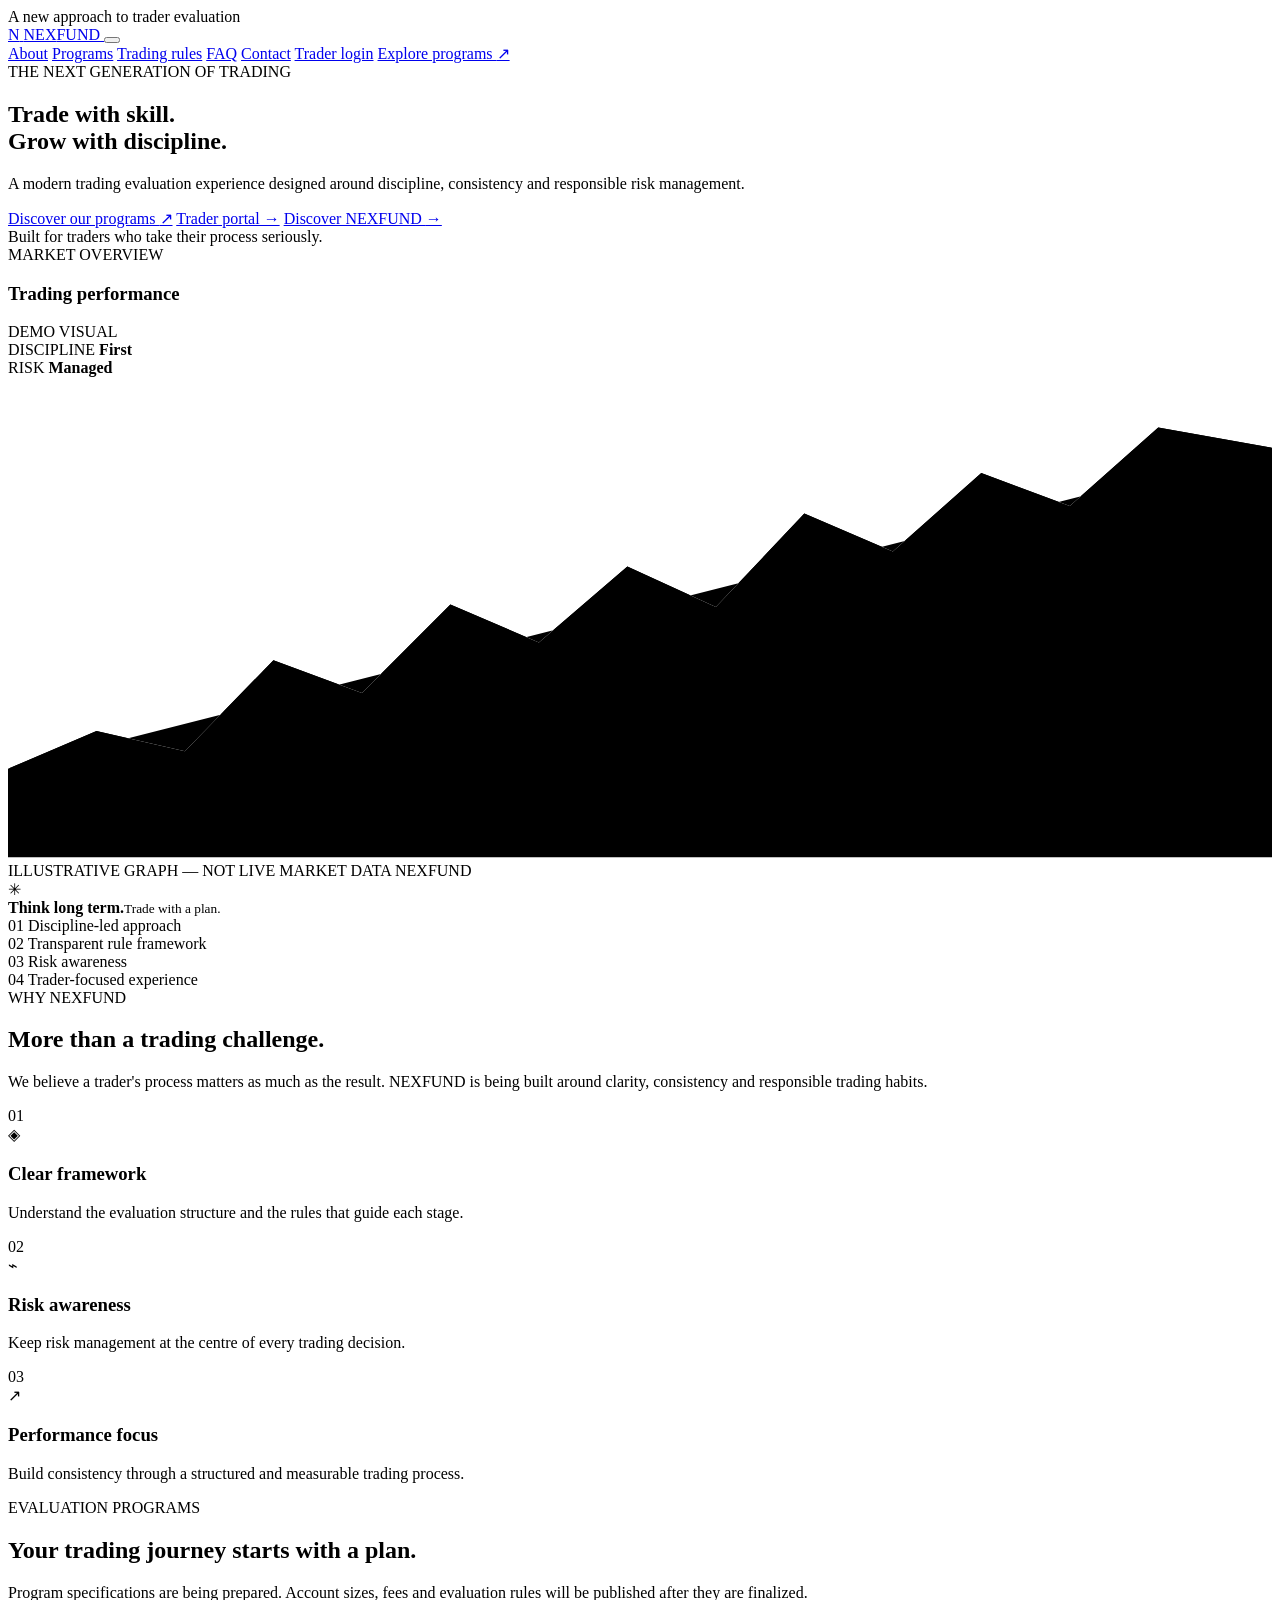
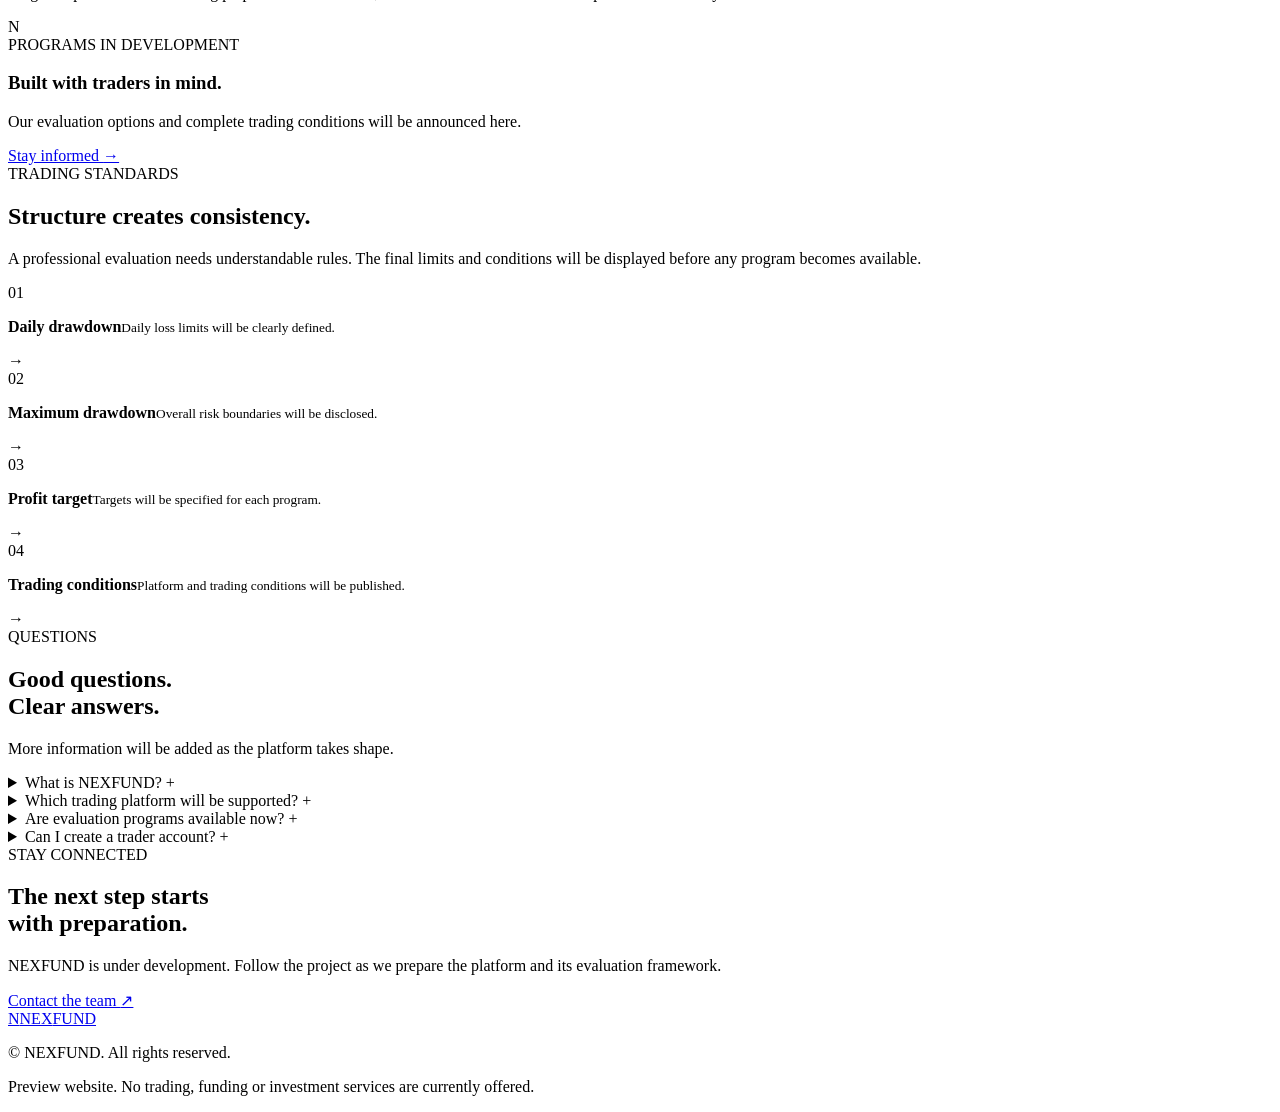
==== public/index.html @ f333bec2 "Add NEXFUND trader portal frontend" ====
<!DOCTYPE html>
<html lang="en">
<head>
  <meta charset="UTF-8">
  <meta name="viewport" content="width=device-width, initial-scale=1.0">
  <meta name="theme-color" content="#080d18">
  <meta name="description" content="NEXFUND — A modern trading evaluation platform built for disciplined traders.">
  <title>NEXFUND | Trade With Purpose</title>
  <link rel="preconnect" href="https://fonts.googleapis.com">
  <link rel="preconnect" href="https://fonts.gstatic.com" crossorigin>
  <link href="https://fonts.googleapis.com/css2?family=DM+Sans:wght@400;500;600;700&family=Space+Grotesk:wght@400;500;600;700&display=swap" rel="stylesheet">
  <link rel="stylesheet" href="styles.css">
  <script src="script.js" defer></script>
</head>
<body>
  <div class="announcement">
    <span class="status-dot"></span>
    A new approach to trader evaluation
  </div>

  <header class="site-header">
    <a class="brand" href="#home" aria-label="NEXFUND home">
      <span class="brand-mark">N</span>
      <span>NEX<span>FUND</span></span>
    </a>

    <button class="menu-toggle" id="menuToggle" aria-label="Open navigation" aria-expanded="false">
      <span></span><span></span><span></span>
    </button>

    <nav class="navigation" id="navigation">
      <a href="#about">About</a>
      <a href="#programs">Programs</a>
      <a href="#rules">Trading rules</a>
      <a href="#faq">FAQ</a>
      <a class="nav-login" href="#contact">Contact</a>
      <a class="nav-login" href="/app/">Trader login</a>
      <a class="button button-small" href="#programs">Explore programs <span>↗</span></a>
    </nav>
  </header>

  <main>
    <section class="hero section-container" id="home">
      <div class="hero-copy">
        <div class="eyebrow"><span></span> THE NEXT GENERATION OF TRADING</div>
        <h1>Trade with skill.<br><span>Grow with discipline.</span></h1>
        <p class="hero-description">
          A modern trading evaluation experience designed around
          discipline, consistency and responsible risk management.
        </p>
        <div class="hero-actions">
          <a class="button" href="#programs">Discover our programs <span>↗</span></a>
          <a class="text-link" href="/app/">Trader portal →</a>
          <a class="text-link" href="#about">Discover NEXFUND <span>→</span></a>
        </div>
        <div class="hero-note">
          <span class="status-dot"></span>
          Built for traders who take their process seriously.
        </div>
      </div>

      <div class="hero-visual">
        <div class="visual-glow"></div>
        <div class="chart-card">
          <div class="chart-top">
            <div>
              <span class="muted-label">MARKET OVERVIEW</span>
              <h3>Trading performance</h3>
            </div>
            <span class="live-tag"><i></i> DEMO VISUAL</span>
          </div>
          <div class="chart-stats">
            <div>
              <span class="muted-label">DISCIPLINE</span>
              <strong>First</strong>
            </div>
            <div>
              <span class="muted-label">RISK</span>
              <strong>Managed</strong>
            </div>
          </div>
          <div class="chart">
            <div class="chart-grid"></div>
            <svg viewBox="0 0 500 190" preserveAspectRatio="none" role="img" aria-label="Illustrative upward trading chart">
              <defs>
                <linearGradient id="chartFill" x1="0" x2="0" y1="0" y2="1">
                  <stop offset="0%" stop-color="#a8f36b" stop-opacity=".28"/>
                  <stop offset="100%" stop-color="#a8f36b" stop-opacity="0"/>
                </linearGradient>
              </defs>
              <path class="chart-area" d="M0 155 L35 140 L70 148 L105 112 L140 125 L175 90 L210 105 L245 75 L280 91 L315 54 L350 69 L385 38 L420 51 L455 20 L500 28 L500 190 L0 190 Z"/>
              <path class="chart-line" d="M0 155 L35 140 L70 148 L105 112 L140 125 L175 90 L210 105 L245 75 L280 91 L315 54 L350 69 L385 38 L420 51 L455 20 L500 28"/>
            </svg>
          </div>
          <div class="chart-bottom">
            <span>ILLUSTRATIVE GRAPH — NOT LIVE MARKET DATA</span>
            <span>NEXFUND</span>
          </div>
        </div>
        <div class="floating-label">
          <span class="floating-icon">✳</span>
          <div><strong>Think long term.</strong><small>Trade with a plan.</small></div>
        </div>
      </div>
    </section>

    <section class="trust-strip">
      <div><span>01</span> Discipline-led approach</div>
      <div><span>02</span> Transparent rule framework</div>
      <div><span>03</span> Risk awareness</div>
      <div><span>04</span> Trader-focused experience</div>
    </section>

    <section class="content-section section-container" id="about">
      <div class="section-heading">
        <div class="eyebrow"><span></span> WHY NEXFUND</div>
        <h2>More than a trading challenge.</h2>
        <p>We believe a trader's process matters as much as the result. NEXFUND is being built around clarity, consistency and responsible trading habits.</p>
      </div>
      <div class="feature-grid">
        <article class="feature-card">
          <span class="feature-number">01</span>
          <div class="feature-icon">◈</div>
          <h3>Clear framework</h3>
          <p>Understand the evaluation structure and the rules that guide each stage.</p>
        </article>
        <article class="feature-card">
          <span class="feature-number">02</span>
          <div class="feature-icon">⌁</div>
          <h3>Risk awareness</h3>
          <p>Keep risk management at the centre of every trading decision.</p>
        </article>
        <article class="feature-card">
          <span class="feature-number">03</span>
          <div class="feature-icon">↗</div>
          <h3>Performance focus</h3>
          <p>Build consistency through a structured and measurable trading process.</p>
        </article>
      </div>
    </section>

    <section class="program-section" id="programs">
      <div class="section-container">
        <div class="section-heading centered">
          <div class="eyebrow"><span></span> EVALUATION PROGRAMS</div>
          <h2>Your trading journey starts with a plan.</h2>
          <p>Program specifications are being prepared. Account sizes, fees and evaluation rules will be published after they are finalized.</p>
        </div>
        <div class="program-placeholder">
          <div class="program-symbol">N</div>
          <div>
            <span class="coming-label">PROGRAMS IN DEVELOPMENT</span>
            <h3>Built with traders in mind.</h3>
            <p>Our evaluation options and complete trading conditions will be announced here.</p>
          </div>
          <a class="button button-outline" href="#contact">Stay informed <span>→</span></a>
        </div>
      </div>
    </section>

    <section class="content-section section-container" id="rules">
      <div class="rules-layout">
        <div class="section-heading">
          <div class="eyebrow"><span></span> TRADING STANDARDS</div>
          <h2>Structure creates consistency.</h2>
          <p>A professional evaluation needs understandable rules. The final limits and conditions will be displayed before any program becomes available.</p>
        </div>
        <div class="rules-list">
          <div><span>01</span><p><strong>Daily drawdown</strong><small>Daily loss limits will be clearly defined.</small></p><b>→</b></div>
          <div><span>02</span><p><strong>Maximum drawdown</strong><small>Overall risk boundaries will be disclosed.</small></p><b>→</b></div>
          <div><span>03</span><p><strong>Profit target</strong><small>Targets will be specified for each program.</small></p><b>→</b></div>
          <div><span>04</span><p><strong>Trading conditions</strong><small>Platform and trading conditions will be published.</small></p><b>→</b></div>
        </div>
      </div>
    </section>

    <section class="faq-section" id="faq">
      <div class="section-container faq-layout">
        <div class="section-heading">
          <div class="eyebrow"><span></span> QUESTIONS</div>
          <h2>Good questions.<br>Clear answers.</h2>
          <p>More information will be added as the platform takes shape.</p>
        </div>
        <div class="faq-list">
          <details>
            <summary>What is NEXFUND? <span>+</span></summary>
            <p>NEXFUND is being developed as a proprietary trading evaluation platform. It is not a retail brokerage service.</p>
          </details>
          <details>
            <summary>Which trading platform will be supported? <span>+</span></summary>
            <p>MetaTrader 5 is the planned trading platform. The live integration is not active yet.</p>
          </details>
          <details>
            <summary>Are evaluation programs available now? <span>+</span></summary>
            <p>No. Program details and availability will be announced once the platform and its operating requirements are ready.</p>
          </details>
          <details>
            <summary>Can I create a trader account? <span>+</span></summary>
            <p>Account registration is not active in this preview version. It will be introduced after the secure backend is implemented.</p>
          </details>
        </div>
      </div>
    </section>

    <section class="contact-section section-container" id="contact">
      <div class="contact-card">
        <div>
          <div class="eyebrow"><span></span> STAY CONNECTED</div>
          <h2>The next step starts<br>with preparation.</h2>
          <p>NEXFUND is under development. Follow the project as we prepare the platform and its evaluation framework.</p>
        </div>
        <a class="button" href="mailto:contact@nexfund.example">Contact the team <span>↗</span></a>
      </div>
    </section>
  </main>

  <footer class="site-footer">
    <a class="brand" href="#home"><span class="brand-mark">N</span><span>NEX<span>FUND</span></span></a>
    <p>© <span id="year"></span> NEXFUND. All rights reserved.</p>
    <p class="footer-note">Preview website. No trading, funding or investment services are currently offered.</p>
  </footer>
</body>
              </html>
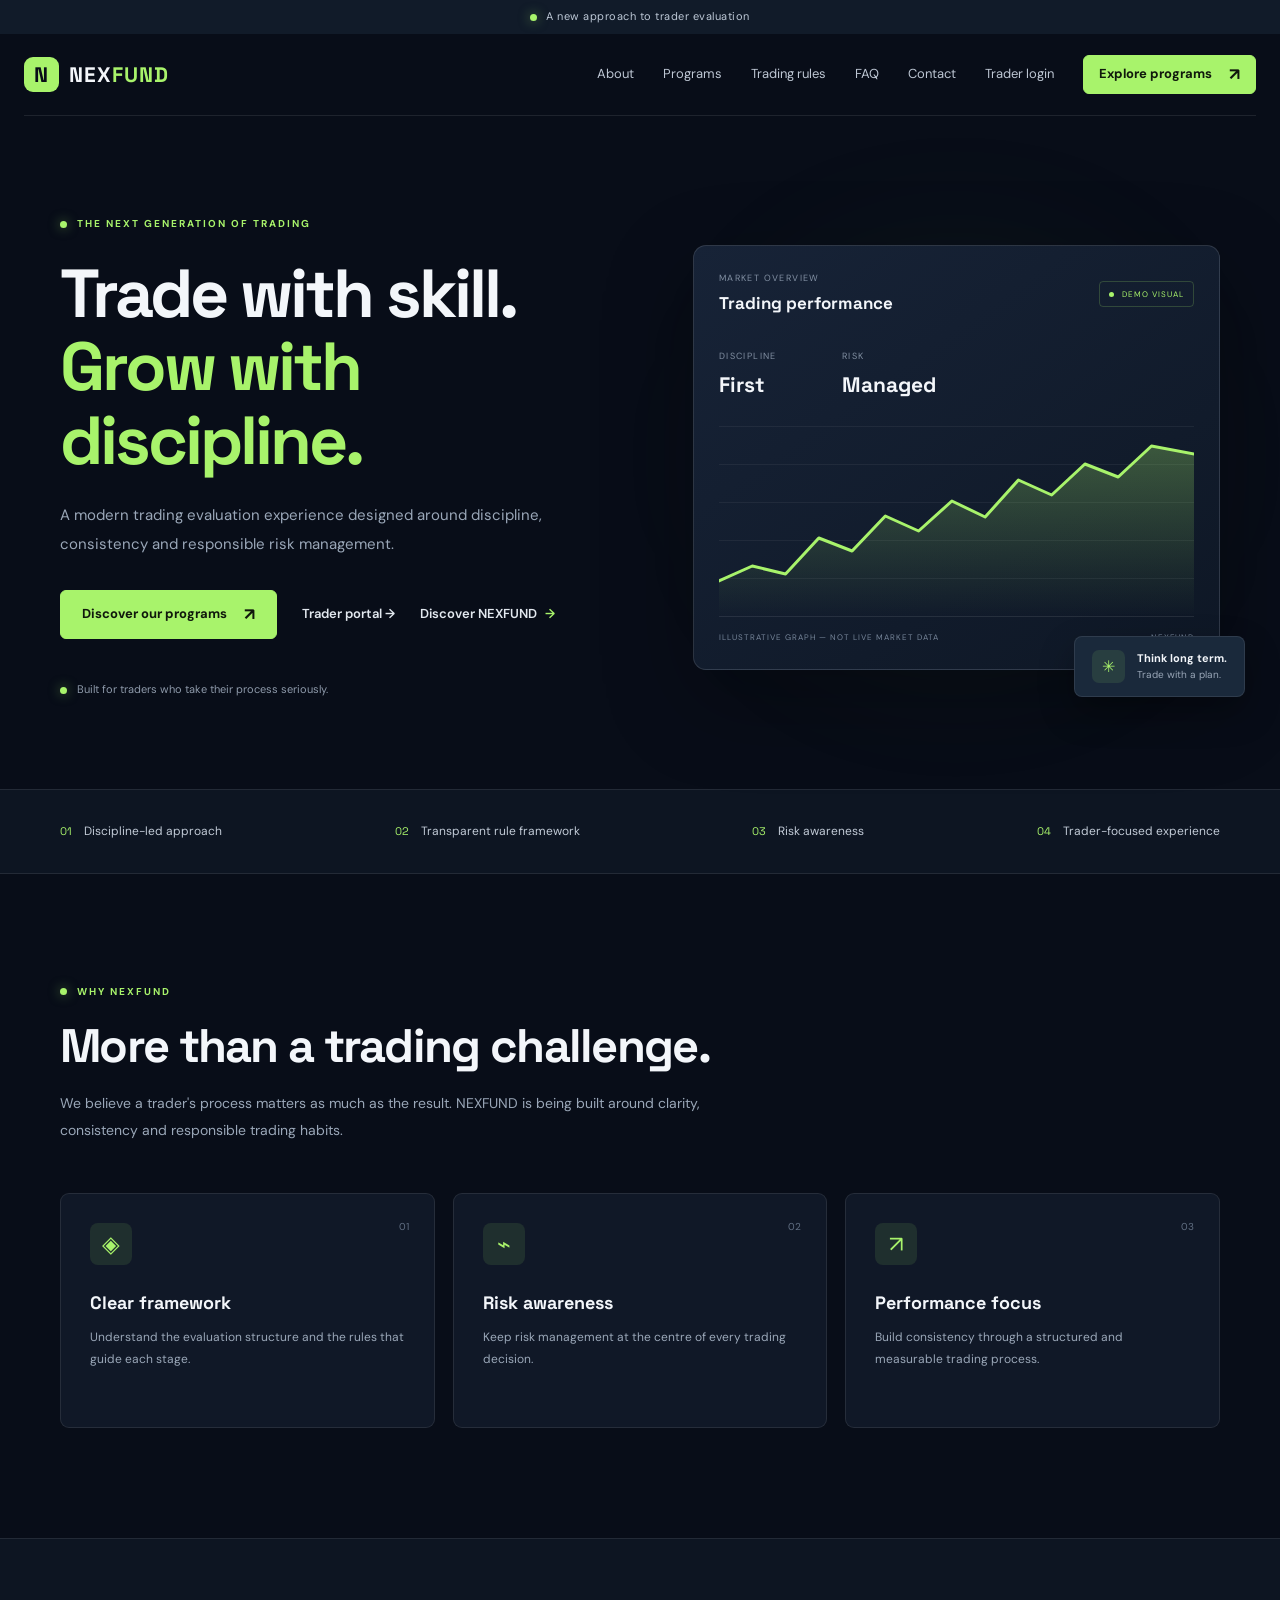
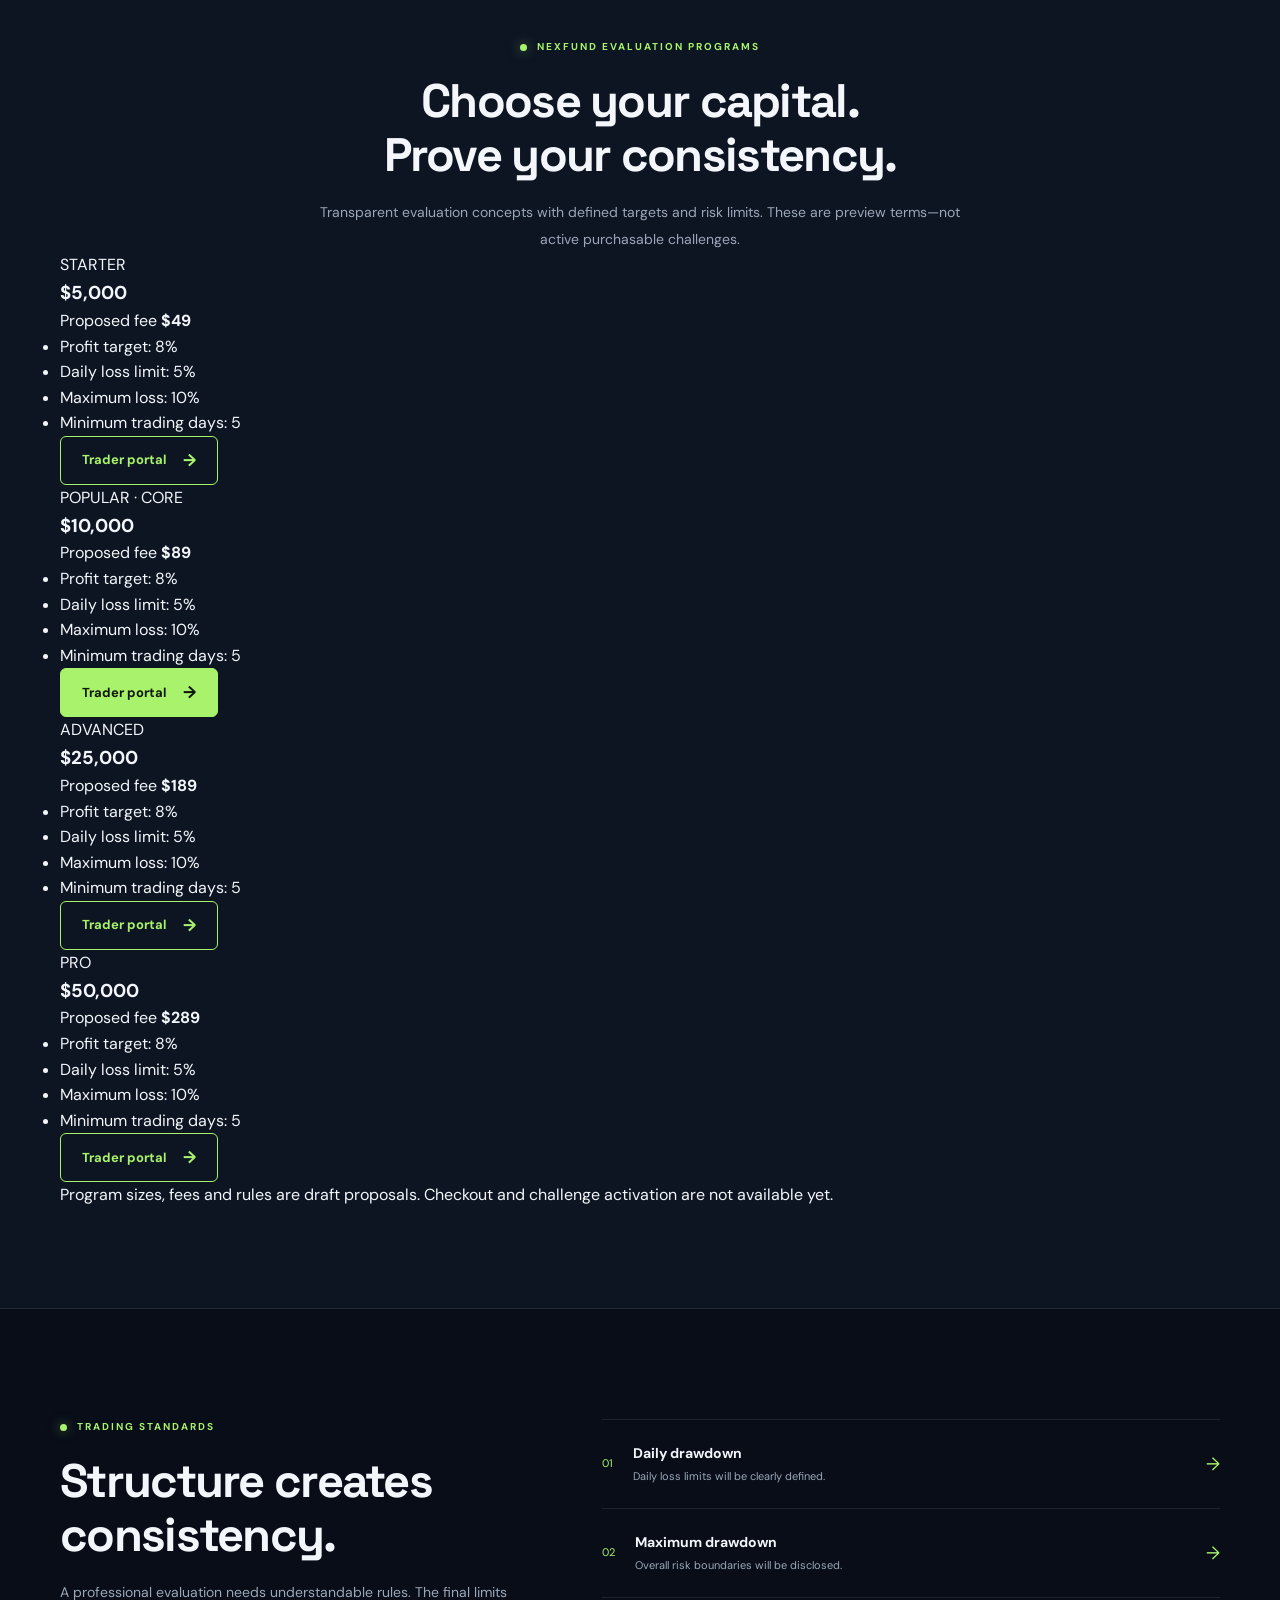
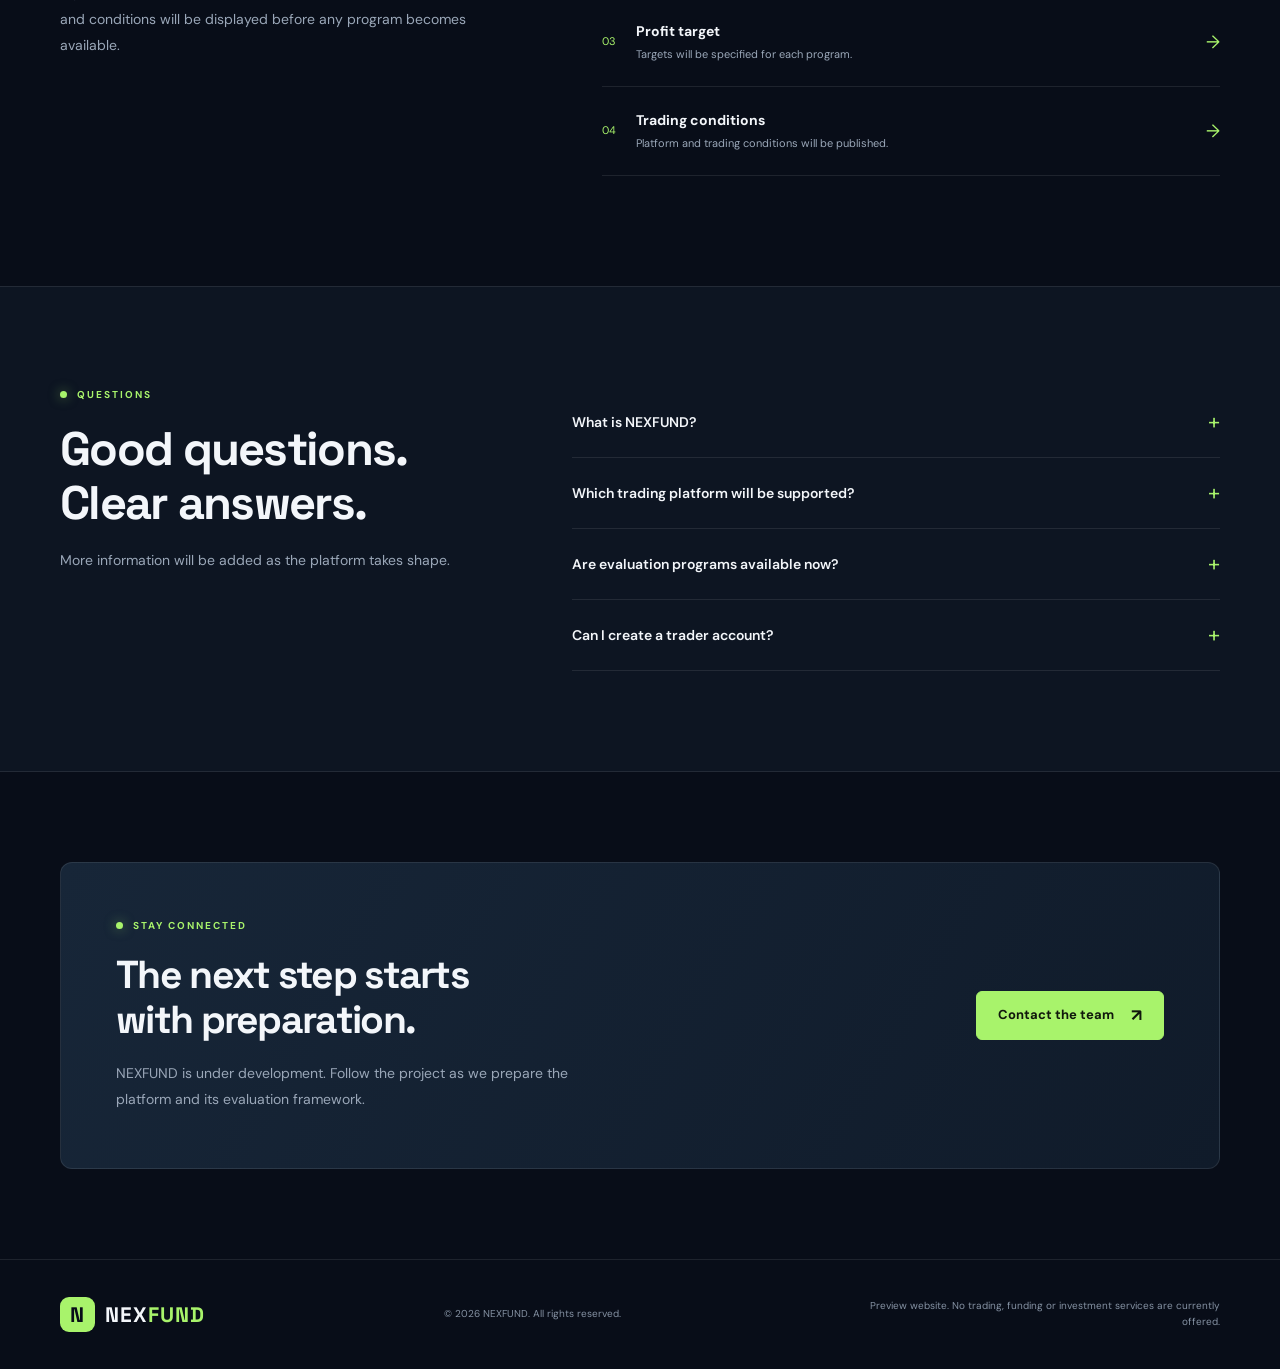
==== commit fac7552f: "Upgrade public homepage with structured evaluation program cards" ====
--- a/public/index.html
+++ b/public/index.html
@@ -143,19 +143,17 @@
     <section class="program-section" id="programs">
       <div class="section-container">
         <div class="section-heading centered">
-          <div class="eyebrow"><span></span> EVALUATION PROGRAMS</div>
-          <h2>Your trading journey starts with a plan.</h2>
-          <p>Program specifications are being prepared. Account sizes, fees and evaluation rules will be published after they are finalized.</p>
-        </div>
-        <div class="program-placeholder">
-          <div class="program-symbol">N</div>
-          <div>
-            <span class="coming-label">PROGRAMS IN DEVELOPMENT</span>
-            <h3>Built with traders in mind.</h3>
-            <p>Our evaluation options and complete trading conditions will be announced here.</p>
-          </div>
-          <a class="button button-outline" href="#contact">Stay informed <span>→</span></a>
-        </div>
+          <div class="eyebrow"><span></span> NEXFUND EVALUATION PROGRAMS</div>
+          <h2>Choose your capital.<br>Prove your consistency.</h2>
+          <p>Transparent evaluation concepts with defined targets and risk limits. These are preview terms—not active purchasable challenges.</p>
+        </div>
+        <div class="program-grid">
+          <article class="program-card"><span class="program-tier">STARTER</span><h3>$5,000</h3><p class="program-fee">Proposed fee <strong>$49</strong></p><ul><li>Profit target: 8%</li><li>Daily loss limit: 5%</li><li>Maximum loss: 10%</li><li>Minimum trading days: 5</li></ul><a class="button button-outline" href="/app/">Trader portal <span>→</span></a></article>
+          <article class="program-card featured"><span class="program-tier">POPULAR · CORE</span><h3>$10,000</h3><p class="program-fee">Proposed fee <strong>$89</strong></p><ul><li>Profit target: 8%</li><li>Daily loss limit: 5%</li><li>Maximum loss: 10%</li><li>Minimum trading days: 5</li></ul><a class="button" href="/app/">Trader portal <span>→</span></a></article>
+          <article class="program-card"><span class="program-tier">ADVANCED</span><h3>$25,000</h3><p class="program-fee">Proposed fee <strong>$189</strong></p><ul><li>Profit target: 8%</li><li>Daily loss limit: 5%</li><li>Maximum loss: 10%</li><li>Minimum trading days: 5</li></ul><a class="button button-outline" href="/app/">Trader portal <span>→</span></a></article>
+          <article class="program-card"><span class="program-tier">PRO</span><h3>$50,000</h3><p class="program-fee">Proposed fee <strong>$289</strong></p><ul><li>Profit target: 8%</li><li>Daily loss limit: 5%</li><li>Maximum loss: 10%</li><li>Minimum trading days: 5</li></ul><a class="button button-outline" href="/app/">Trader portal <span>→</span></a></article>
+        </div>
+        <p class="program-disclaimer">Program sizes, fees and rules are draft proposals. Checkout and challenge activation are not available yet.</p>
       </div>
     </section>
 
--- a/public/styles.css
+++ b/public/styles.css
@@ -0,0 +1,650 @@
+
+:root {
+  --bg: #080d18;
+  --surface: #101827;
+  --surface-light: #141f30;
+  --text: #f3f6fa;
+  --muted: #9aa7b8;
+  --accent: #a8f36b;
+  --border: rgba(255,255,255,.09);
+  --font: "DM Sans", sans-serif;
+  --display: "Space Grotesk", sans-serif;
+}
+
+* { box-sizing: border-box; margin: 0; padding: 0; }
+
+html { scroll-behavior: smooth; }
+
+body {
+  background: var(--bg);
+  color: var(--text);
+  font-family: var(--font);
+  line-height: 1.6;
+  overflow-x: hidden;
+}
+
+a { color: inherit; text-decoration: none; }
+
+button { font: inherit; }
+
+.section-container {
+  width: min(1160px, calc(100% - 48px));
+  margin-inline: auto;
+}
+
+.announcement {
+  min-height: 34px;
+  display: flex;
+  justify-content: center;
+  align-items: center;
+  gap: 9px;
+  background: #111b29;
+  color: #bdc8d6;
+  font-size: 11px;
+  letter-spacing: .5px;
+}
+
+.status-dot, .eyebrow span {
+  width: 7px;
+  height: 7px;
+  display: inline-block;
+  border-radius: 50%;
+  background: var(--accent);
+  box-shadow: 0 0 12px rgba(168,243,107,.5);
+}
+
+.site-header {
+  height: 82px;
+  width: min(1240px, calc(100% - 48px));
+  margin: auto;
+  display: flex;
+  justify-content: space-between;
+  align-items: center;
+  border-bottom: 1px solid var(--border);
+}
+
+.brand {
+  display: inline-flex;
+  align-items: center;
+  gap: 10px;
+  font-family: var(--display);
+  font-size: 21px;
+  font-weight: 700;
+  letter-spacing: 1px;
+}
+
+.brand > span:last-child > span { color: var(--accent); }
+
+.brand-mark {
+  width: 35px;
+  height: 35px;
+  display: grid;
+  place-items: center;
+  color: var(--bg);
+  background: var(--accent);
+  border-radius: 9px;
+  font-size: 21px;
+  font-weight: 700;
+}
+
+.navigation {
+  display: flex;
+  align-items: center;
+  gap: 29px;
+}
+
+.navigation > a:not(.button) {
+  color: #bdc6d3;
+  font-size: 13px;
+  transition: color .2s;
+}
+
+.navigation > a:not(.button):hover,
+.text-link:hover { color: var(--accent); }
+
+.button {
+  min-height: 49px;
+  padding: 0 21px;
+  display: inline-flex;
+  justify-content: center;
+  align-items: center;
+  gap: 17px;
+  border: 1px solid var(--accent);
+  border-radius: 6px;
+  background: var(--accent);
+  color: #10180c;
+  font-weight: 700;
+  font-size: 13px;
+  transition: transform .2s, background .2s;
+}
+
+.button:hover { transform: translateY(-2px); background: #bbff87; }
+
+.button span { font-size: 17px; }
+
+.button-small { min-height: 39px; padding: 0 15px; }
+
+.button-outline {
+  background: transparent;
+  color: var(--accent);
+}
+
+.button-outline:hover { color: #10180c; }
+
+.menu-toggle {
+  display: none;
+  background: none;
+  border: 0;
+  cursor: pointer;
+}
+
+.hero {
+  min-height: 610px;
+  padding-block: 100px 90px;
+  display: grid;
+  grid-template-columns: 1.05fr .95fr;
+  align-items: center;
+  gap: 50px;
+}
+
+.eyebrow {
+  display: flex;
+  align-items: center;
+  gap: 10px;
+  color: var(--accent);
+  font-size: 10px;
+  font-weight: 700;
+  letter-spacing: 2px;
+}
+
+.hero h1 {
+  margin-top: 25px;
+  font-family: var(--display);
+  font-size: clamp(43px, 5.5vw, 68px);
+  line-height: 1.08;
+  letter-spacing: -3px;
+}
+
+.hero h1 span { color: var(--accent); }
+
+.hero-description {
+  max-width: 490px;
+  margin-top: 24px;
+  color: var(--muted);
+  font-size: 15px;
+  line-height: 1.9;
+}
+
+.hero-actions {
+  margin-top: 32px;
+  display: flex;
+  align-items: center;
+  flex-wrap: wrap;
+  gap: 25px;
+}
+
+.text-link {
+  color: #e2e8ef;
+  font-size: 13px;
+  font-weight: 600;
+}
+
+.text-link span { margin-left: 5px; color: var(--accent); }
+
+.hero-note {
+  margin-top: 42px;
+  display: flex;
+  align-items: center;
+  gap: 10px;
+  color: #8e9aaa;
+  font-size: 11px;
+}
+
+.hero-visual { position: relative; padding: 20px 0; }
+
+.visual-glow {
+  position: absolute;
+  width: 330px;
+  height: 330px;
+  top: 50%;
+  left: 50%;
+  transform: translate(-50%, -50%);
+  background: rgba(89,156,61,.13);
+  filter: blur(85px);
+  border-radius: 50%;
+}
+
+.chart-card {
+  position: relative;
+  padding: 25px;
+  background: linear-gradient(145deg, #172337, #0e1725);
+  border: 1px solid rgba(255,255,255,.12);
+  border-radius: 13px;
+  box-shadow: 0 30px 90px rgba(0,0,0,.3);
+}
+
+.chart-top, .chart-bottom {
+  display: flex;
+  justify-content: space-between;
+  align-items: center;
+}
+
+.muted-label {
+  display: block;
+  color: #8290a3;
+  font-size: 9px;
+  letter-spacing: 1.4px;
+}
+
+.chart-top h3 {
+  margin-top: 5px;
+  font-family: var(--display);
+  font-size: 17px;
+}
+
+.live-tag {
+  padding: 6px 9px;
+  border: 1px solid rgba(168,243,107,.2);
+  border-radius: 4px;
+  color: var(--accent);
+  font-size: 8px;
+  letter-spacing: 1px;
+}
+
+.live-tag i {
+  width: 5px;
+  height: 5px;
+  display: inline-block;
+  margin-right: 5px;
+  border-radius: 50%;
+  background: var(--accent);
+}
+
+.chart-stats {
+  display: flex;
+  gap: 65px;
+  margin-top: 32px;
+}
+
+.chart-stats strong {
+  display: block;
+  margin-top: 4px;
+  font-family: var(--display);
+  font-size: 21px;
+}
+
+.chart {
+  position: relative;
+  height: 190px;
+  margin-top: 25px;
+  overflow: hidden;
+}
+
+.chart-grid {
+  position: absolute;
+  inset: 0;
+  background-image: linear-gradient(rgba(255,255,255,.055) 1px, transparent 1px);
+  background-size: 100% 38px;
+}
+
+.chart svg { position: relative; width: 100%; height: 100%; overflow: visible; }
+
+.chart-area { fill: url(#chartFill); }
+
+.chart-line {
+  fill: none;
+  stroke: var(--accent);
+  stroke-width: 3;
+  stroke-linecap: round;
+  stroke-linejoin: round;
+  vector-effect: non-scaling-stroke;
+}
+
+.chart-bottom {
+  padding-top: 14px;
+  border-top: 1px solid var(--border);
+  color: #77869a;
+  font-size: 8px;
+  letter-spacing: 1px;
+}
+
+.floating-label {
+  position: absolute;
+  right: -25px;
+  bottom: -7px;
+  display: flex;
+  align-items: center;
+  gap: 12px;
+  padding: 13px 17px;
+  background: #1a293b;
+  border: 1px solid var(--border);
+  border-radius: 8px;
+  box-shadow: 0 15px 35px rgba(0,0,0,.3);
+}
+
+.floating-icon {
+  width: 33px;
+  height: 33px;
+  display: grid;
+  place-items: center;
+  border-radius: 7px;
+  color: var(--accent);
+  background: rgba(168,243,107,.1);
+}
+
+.floating-label strong, .floating-label small { display: block; }
+.floating-label strong { font-size: 11px; }
+.floating-label small { color: var(--muted); font-size: 10px; }
+
+.trust-strip {
+  min-height: 85px;
+  padding: 20px max(24px, calc((100% - 1160px) / 2));
+  display: flex;
+  justify-content: space-between;
+  align-items: center;
+  flex-wrap: wrap;
+  gap: 20px;
+  background: #0d1522;
+  border-block: 1px solid var(--border);
+}
+
+.trust-strip div {
+  color: #c1cad6;
+  font-size: 12px;
+}
+
+.trust-strip span {
+  margin-right: 9px;
+  color: var(--accent);
+  font-family: var(--display);
+  font-size: 11px;
+}
+
+.content-section { padding-block: 110px; }
+
+.section-heading { max-width: 650px; }
+
+.section-heading h2, .contact-card h2 {
+  margin-top: 19px;
+  font-family: var(--display);
+  font-size: clamp(32px, 4vw, 47px);
+  line-height: 1.15;
+  letter-spacing: -1.7px;
+}
+
+.section-heading > p, .contact-card p {
+  margin-top: 17px;
+  color: var(--muted);
+  font-size: 14px;
+  line-height: 1.9;
+}
+
+.feature-grid {
+  margin-top: 50px;
+  display: grid;
+  grid-template-columns: repeat(3, 1fr);
+  gap: 18px;
+}
+
+.feature-card {
+  position: relative;
+  min-height: 235px;
+  padding: 29px;
+  background: var(--surface);
+  border: 1px solid var(--border);
+  border-radius: 9px;
+  transition: border-color .2s, transform .2s;
+}
+
+.feature-card:hover { transform: translateY(-4px); border-color: rgba(168,243,107,.4); }
+
+.feature-number {
+  position: absolute;
+  top: 25px;
+  right: 25px;
+  color: #627084;
+  font-size: 10px;
+}
+
+.feature-icon {
+  width: 42px;
+  height: 42px;
+  display: grid;
+  place-items: center;
+  border-radius: 8px;
+  background: rgba(168,243,107,.1);
+  color: var(--accent);
+  font-size: 23px;
+}
+
+.feature-card h3 {
+  margin-top: 24px;
+  font-family: var(--display);
+  font-size: 18px;
+}
+
+.feature-card p {
+  margin-top: 9px;
+  color: var(--muted);
+  font-size: 12px;
+  line-height: 1.8;
+}
+
+.program-section {
+  padding-block: 100px;
+  background: #0d1522;
+  border-block: 1px solid var(--border);
+}
+
+.centered { margin-inline: auto; text-align: center; }
+.centered .eyebrow { justify-content: center; }
+
+.program-placeholder {
+  max-width: 900px;
+  margin: 45px auto 0;
+  padding: 32px;
+  display: flex;
+  align-items: center;
+  gap: 22px;
+  background: #131f30;
+  border: 1px solid var(--border);
+  border-radius: 10px;
+}
+
+.program-symbol {
+  width: 55px;
+  height: 55px;
+  flex: 0 0 55px;
+  display: grid;
+  place-items: center;
+  border-radius: 10px;
+  background: var(--accent);
+  color: var(--bg);
+  font-family: var(--display);
+  font-size: 30px;
+  font-weight: 700;
+}
+
+.program-placeholder > div:nth-child(2) { flex: 1; }
+
+.coming-label {
+  color: var(--accent);
+  font-size: 9px;
+  letter-spacing: 1.5px;
+}
+
+.program-placeholder h3 {
+  margin-top: 5px;
+  font-family: var(--display);
+  font-size: 20px;
+}
+
+.program-placeholder p {
+  margin-top: 5px;
+  color: var(--muted);
+  font-size: 12px;
+}
+
+.rules-layout {
+  display: grid;
+  grid-template-columns: .85fr 1.15fr;
+  gap: 85px;
+  align-items: start;
+}
+
+.rules-list { border-top: 1px solid var(--border); }
+
+.rules-list > div {
+  display: flex;
+  align-items: center;
+  gap: 20px;
+  padding: 22px 0;
+  border-bottom: 1px solid var(--border);
+}
+
+.rules-list > div > span {
+  color: var(--accent);
+  font-size: 11px;
+}
+
+.rules-list p { flex: 1; }
+.rules-list strong, .rules-list small { display: block; }
+.rules-list strong { font-size: 14px; }
+.rules-list small { margin-top: 4px; color: var(--muted); font-size: 11px; }
+.rules-list b { color: var(--accent); font-size: 18px; font-weight: 400; }
+
+.faq-section {
+  padding-block: 100px;
+  background: #0d1522;
+  border-block: 1px solid var(--border);
+}
+
+.faq-layout {
+  display: grid;
+  grid-template-columns: .8fr 1.2fr;
+  gap: 80px;
+}
+
+.faq-list details { border-bottom: 1px solid var(--border); }
+
+.faq-list summary {
+  min-height: 70px;
+  display: flex;
+  align-items: center;
+  justify-content: space-between;
+  gap: 20px;
+  cursor: pointer;
+  list-style: none;
+  font-size: 14px;
+  font-weight: 600;
+}
+
+.faq-list summary::-webkit-details-marker { display: none; }
+.faq-list summary span { color: var(--accent); font-size: 22px; font-weight: 400; }
+.faq-list details[open] summary span { transform: rotate(45deg); }
+
+.faq-list details p {
+  padding: 0 30px 22px 0;
+  color: var(--muted);
+  font-size: 12px;
+  line-height: 1.8;
+}
+
+.contact-section { padding-block: 90px; }
+
+.contact-card {
+  padding: 55px;
+  display: flex;
+  justify-content: space-between;
+  align-items: center;
+  gap: 30px;
+  background: linear-gradient(120deg, #172638, #101b2a);
+  border: 1px solid var(--border);
+  border-radius: 12px;
+}
+
+.contact-card > div { max-width: 600px; }
+.contact-card h2 { font-size: 39px; }
+.contact-card p { max-width: 500px; }
+
+.site-footer {
+  min-height: 110px;
+  padding: 25px max(24px, calc((100% - 1160px) / 2));
+  display: flex;
+  justify-content: space-between;
+  align-items: center;
+  flex-wrap: wrap;
+  gap: 15px;
+  border-top: 1px solid var(--border);
+}
+
+.site-footer > p { color: #8592a3; font-size: 10px; }
+.site-footer .footer-note { max-width: 360px; text-align: right; }
+
+@media (max-width: 850px) {
+  .navigation { gap: 15px; }
+  .navigation > a:not(.button) { font-size: 11px; }
+  .hero { gap: 25px; }
+  .floating-label { right: -8px; }
+  .rules-layout, .faq-layout { gap: 40px; }
+}
+
+@media (max-width: 680px) {
+  .section-container { width: min(100% - 36px, 520px); }
+  .site-header { width: calc(100% - 36px); height: 70px; }
+  .menu-toggle {
+    width: 40px;
+    height: 40px;
+    display: flex;
+    flex-direction: column;
+    justify-content: center;
+    gap: 5px;
+  }
+  .menu-toggle span { width: 22px; height: 2px; background: white; }
+  .navigation {
+    position: absolute;
+    z-index: 10;
+    top: 104px;
+    left: 0;
+    right: 0;
+    display: none;
+    padding: 22px;
+    flex-direction: column;
+    align-items: stretch;
+    gap: 18px;
+    background: #111b2a;
+    border-bottom: 1px solid var(--border);
+  }
+  .navigation.open { display: flex; }
+  .navigation > a:not(.button) { font-size: 14px; }
+  .navigation .button { align-self: flex-start; }
+  .hero {
+    padding-block: 75px 65px;
+    grid-template-columns: 1fr;
+    gap: 45px;
+  }
+  .hero h1 { font-size: clamp(42px, 12vw, 59px); letter-spacing: -2px; }
+  .hero-description { font-size: 14px; }
+  .hero-visual { max-width: 500px; width: 100%; margin: auto; }
+  .chart-card { padding: 18px; }
+  .floating-label { right: -5px; }
+  .trust-strip { padding: 24px; display: grid; grid-template-columns: 1fr 1fr; }
+  .trust-strip div { font-size: 10px; }
+  .content-section { padding-block: 75px; }
+  .feature-grid { grid-template-columns: 1fr; margin-top: 32px; }
+  .feature-card { min-height: 195px; }
+  .program-section, .faq-section { padding-block: 75px; }
+  .program-placeholder { padding: 23px; flex-wrap: wrap; }
+  .program-placeholder .button { width: 100%; }
+  .rules-layout, .faq-layout { grid-template-columns: 1fr; gap: 35px; }
+  .contact-section { padding-block: 65px; }
+  .contact-card { padding: 30px 24px; flex-direction: column; align-items: flex-start; }
+  .contact-card h2 { font-size: 33px; }
+  .site-footer { padding: 28px 18px; flex-direction: column; align-items: flex-start; }
+  .site-footer .footer-note { text-align: left; }
+}
+
+@media (prefers-reduced-motion: reduce) {
+  html { scroll-behavior: auto; }
+  *, *::before, *::after { transition-duration: .01ms !important; }
+}
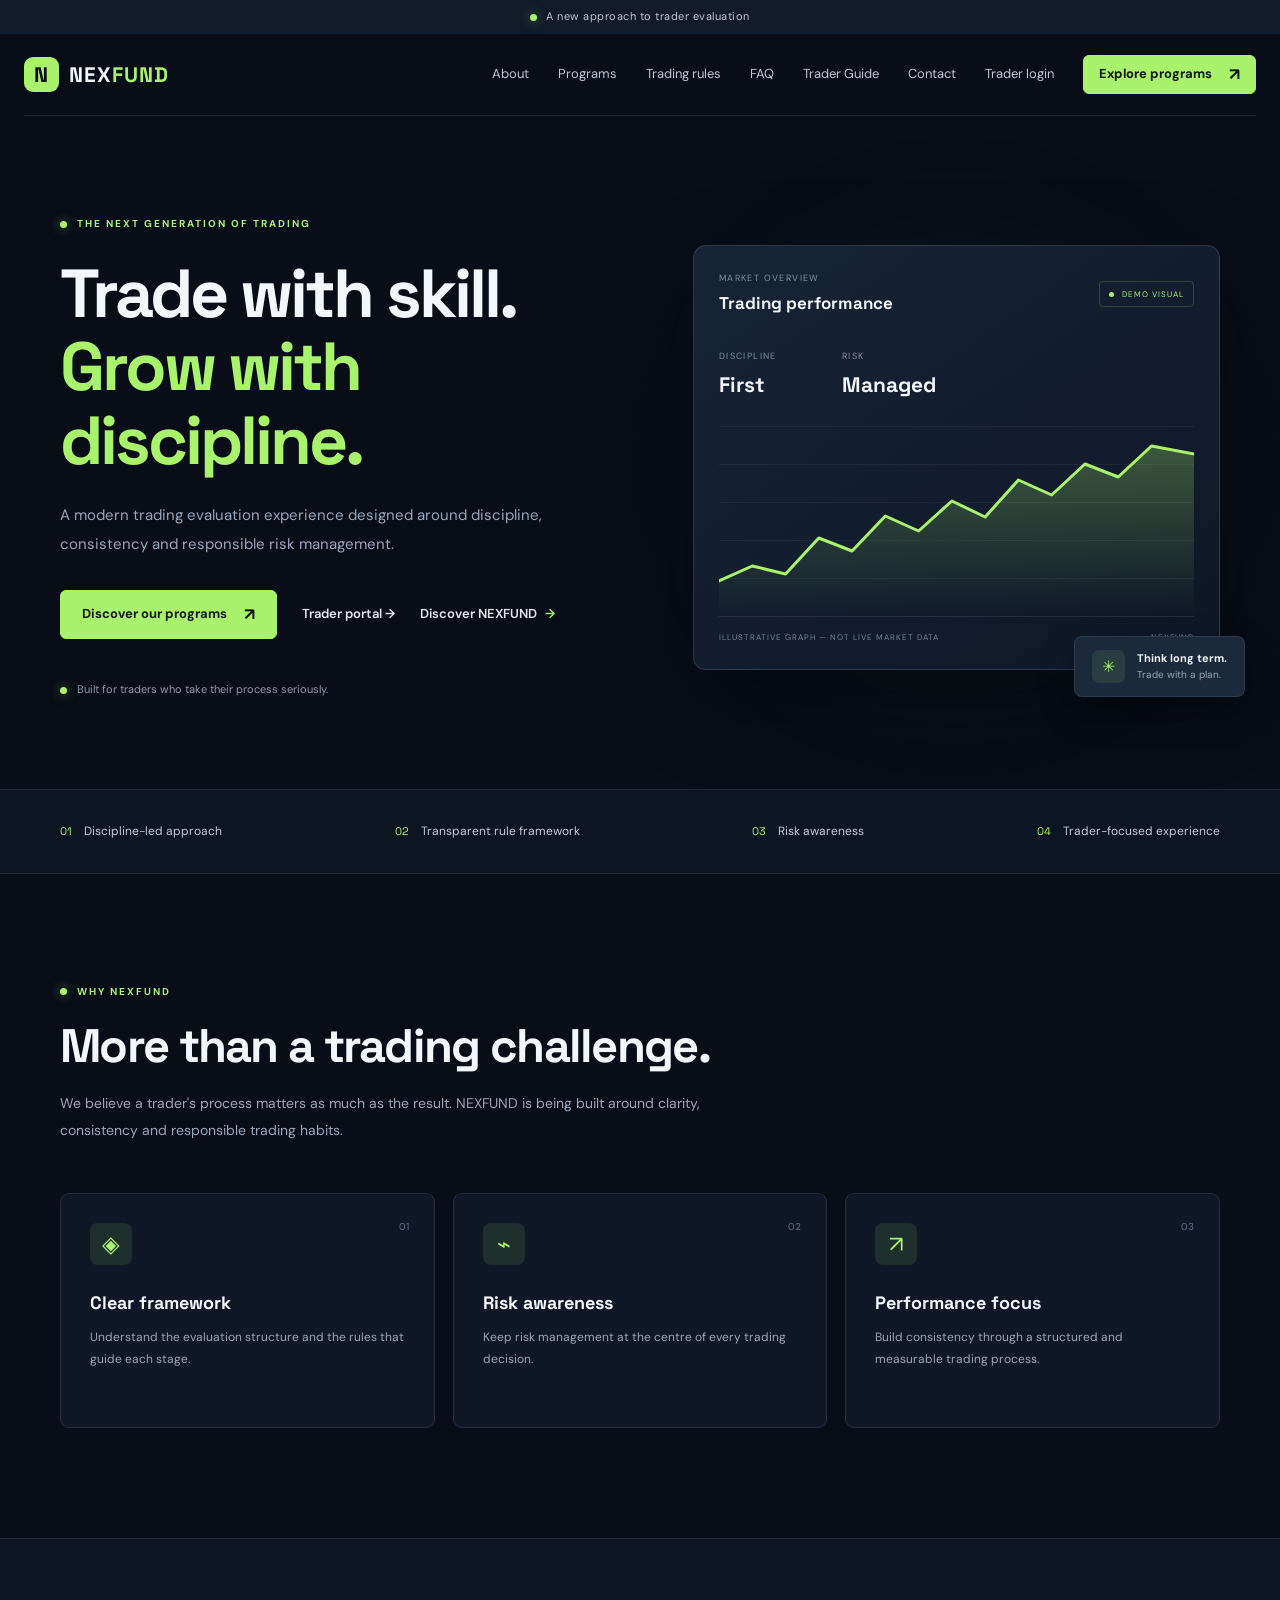
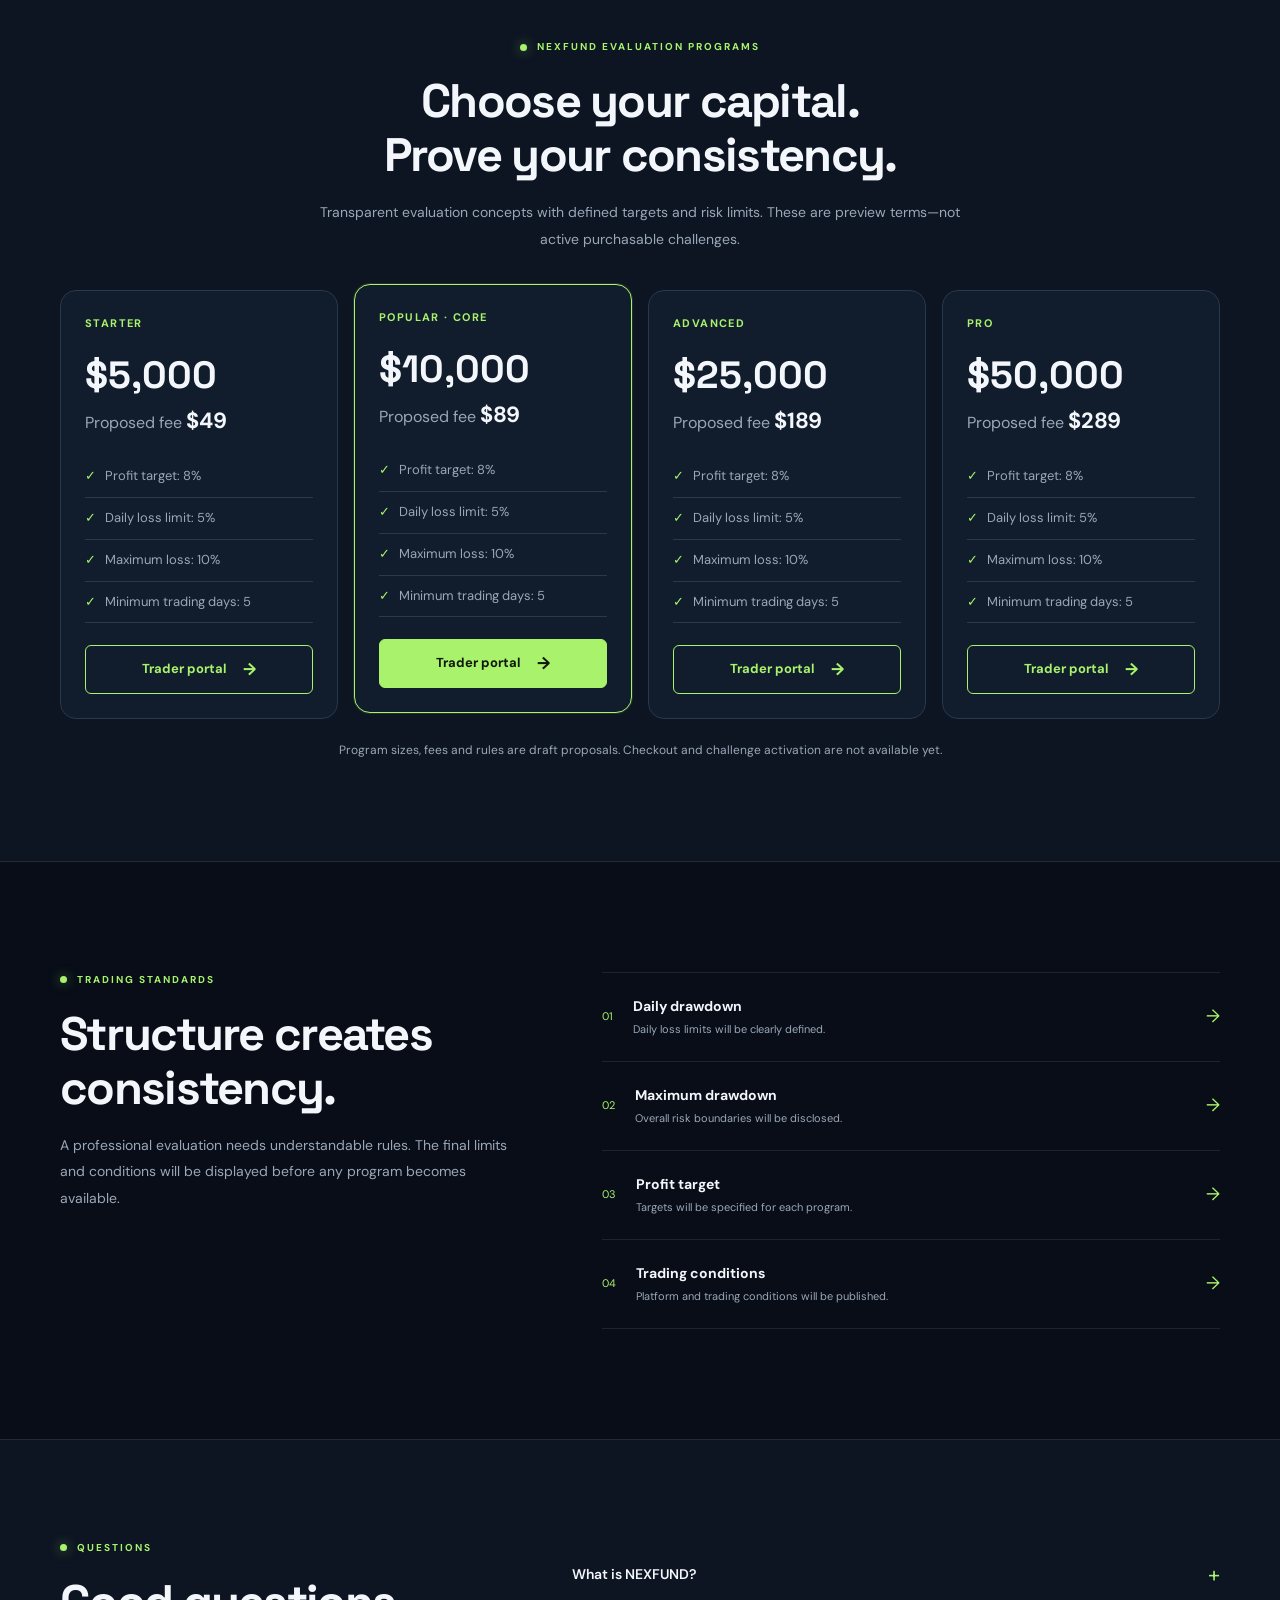
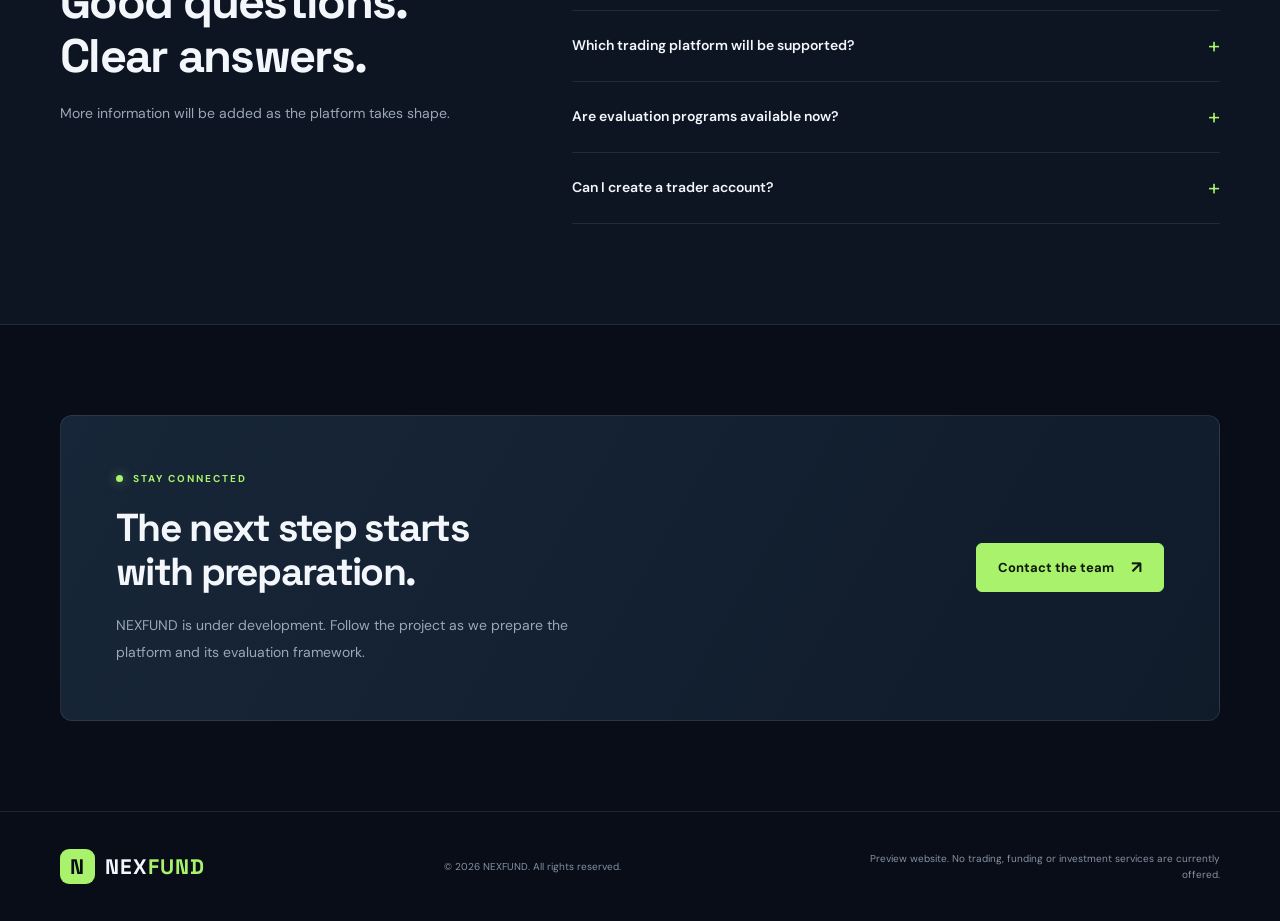
==== commit 4ee0735c: "Link services guide from main website" ====
--- a/public/index.html
+++ b/public/index.html
@@ -34,6 +34,7 @@
       <a href="#programs">Programs</a>
       <a href="#rules">Trading rules</a>
       <a href="#faq">FAQ</a>
+      <a href="/guide.html">Trader Guide</a>
       <a class="nav-login" href="#contact">Contact</a>
       <a class="nav-login" href="/app/">Trader login</a>
       <a class="button button-small" href="#programs">Explore programs <span>↗</span></a>
--- a/public/styles.css
+++ b/public/styles.css
@@ -648,3 +648,16 @@
   html { scroll-behavior: auto; }
   *, *::before, *::after { transition-duration: .01ms !important; }
 }
+
+/* NEXFUND evaluation cards — draft catalog */
+.program-grid{display:grid;grid-template-columns:repeat(4,minmax(0,1fr));gap:16px;margin-top:38px}
+.program-card{background:var(--panel, #111c2c);border:1px solid var(--line, #29384c);border-radius:16px;padding:24px;display:flex;flex-direction:column;min-width:0}
+.program-card.featured{border-color:var(--accent, #a8f36b);box-shadow:0 0 0 1px rgba(168,243,107,.12);transform:translateY(-6px)}
+.program-tier{font-size:11px;letter-spacing:1.4px;color:var(--accent, #a8f36b);font-weight:700}
+.program-card h3{font:700 clamp(28px,3vw,38px) 'Space Grotesk',sans-serif;margin:18px 0 4px}
+.program-fee{color:var(--muted, #9aa7b8);margin:0 0 18px}.program-fee strong{color:var(--text, #f3f6fa);font-size:22px}
+.program-card ul{list-style:none;padding:0;margin:0 0 22px;flex:1}.program-card li{padding:10px 0;border-bottom:1px solid var(--line, #29384c);font-size:13px;color:var(--muted, #9aa7b8)}
+.program-card li:before{content:'✓';color:var(--accent, #a8f36b);margin-inline-end:9px}.program-card .button{width:100%;justify-content:center}
+.program-disclaimer{text-align:center;color:var(--muted, #9aa7b8);font-size:12px;margin:22px auto 0}
+@media(max-width:1000px){.program-grid{grid-template-columns:repeat(2,minmax(0,1fr))}}
+@media(max-width:600px){.program-grid{grid-template-columns:1fr}.program-card.featured{transform:none}}
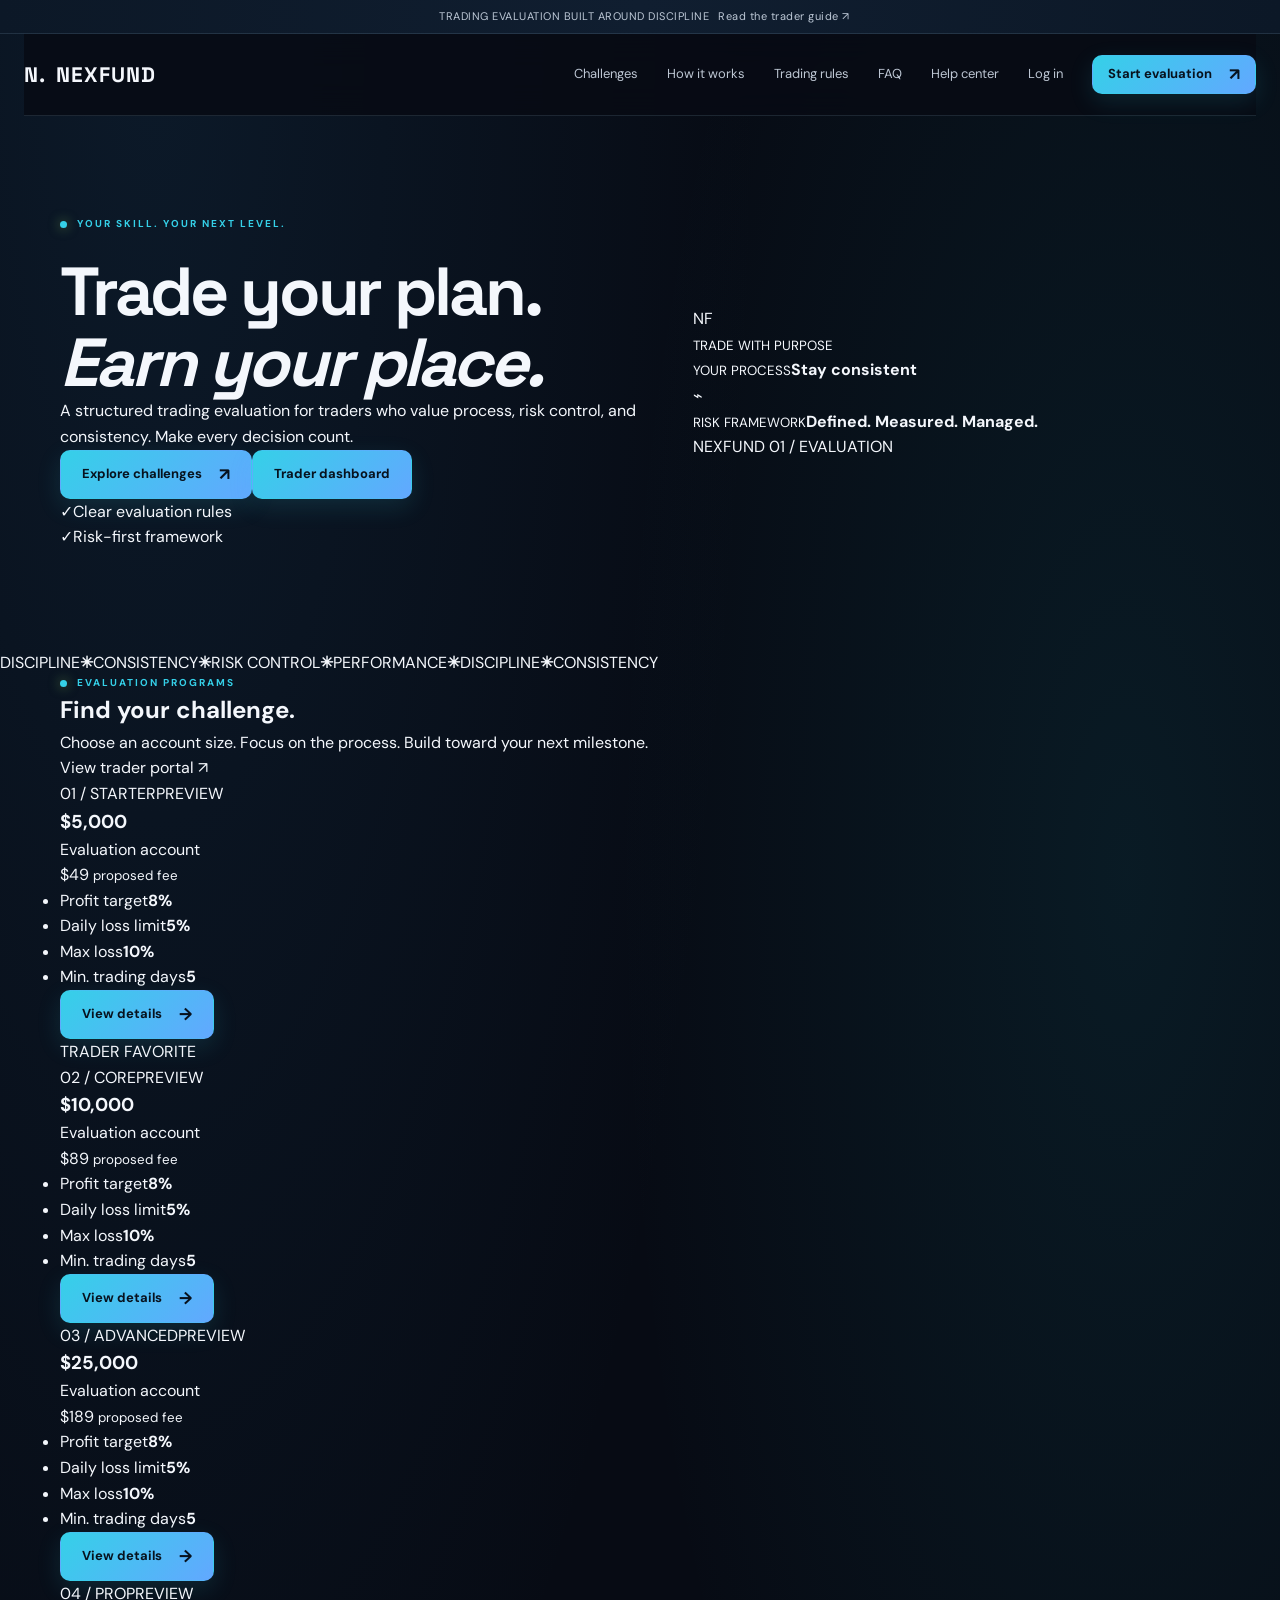
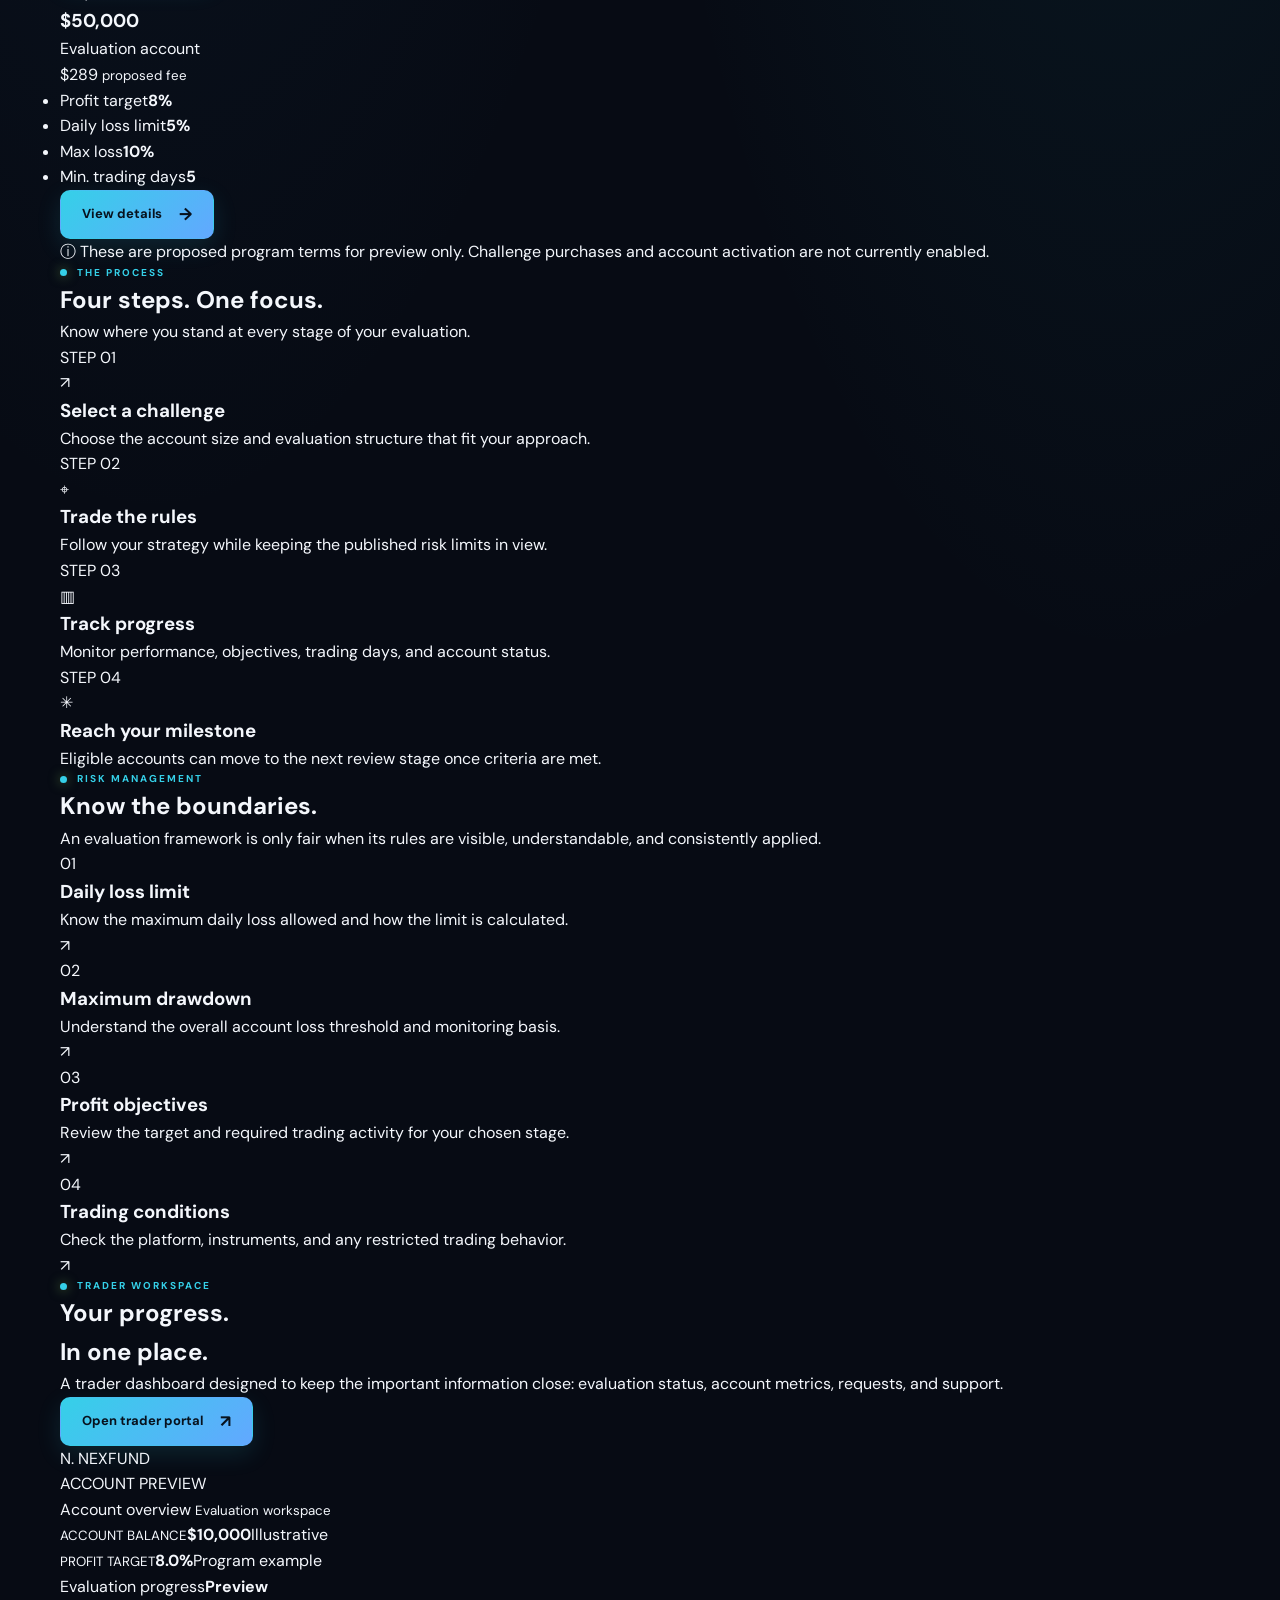
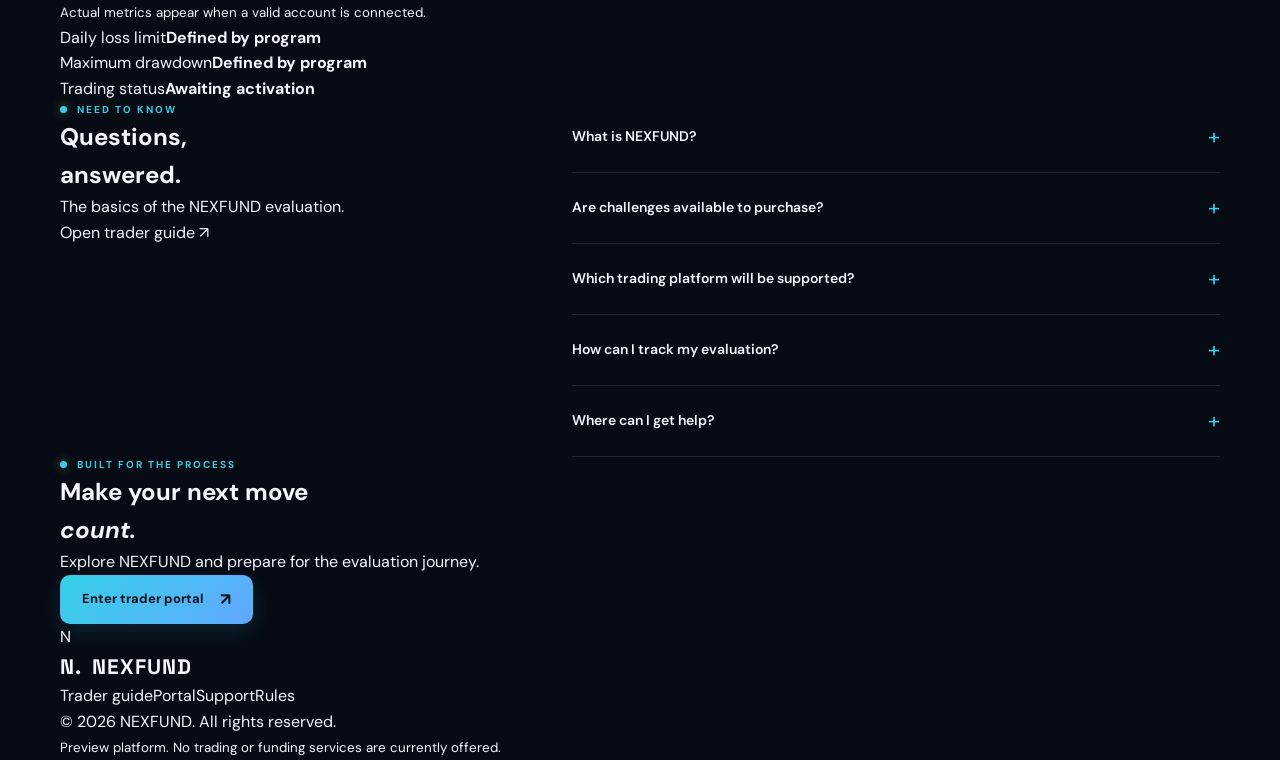
==== commit 7bc042b0: "Rebuild NEXFUND homepage structure and evaluation journey" ====
--- a/public/index.html
+++ b/public/index.html
@@ -1,224 +1,42 @@
-
 <!DOCTYPE html>
 <html lang="en">
 <head>
-  <meta charset="UTF-8">
-  <meta name="viewport" content="width=device-width, initial-scale=1.0">
-  <meta name="theme-color" content="#080d18">
-  <meta name="description" content="NEXFUND — A modern trading evaluation platform built for disciplined traders.">
-  <title>NEXFUND | Trade With Purpose</title>
-  <link rel="preconnect" href="https://fonts.googleapis.com">
-  <link rel="preconnect" href="https://fonts.gstatic.com" crossorigin>
-  <link href="https://fonts.googleapis.com/css2?family=DM+Sans:wght@400;500;600;700&family=Space+Grotesk:wght@400;500;600;700&display=swap" rel="stylesheet">
-  <link rel="stylesheet" href="styles.css">
-  <script src="script.js" defer></script>
+<meta charset="UTF-8"><meta name="viewport" content="width=device-width,initial-scale=1">
+<meta name="theme-color" content="#07101d"><meta name="description" content="NEXFUND trading evaluation — structured challenges, transparent risk rules, and a trader-first dashboard.">
+<title>NEXFUND — Earn Your Next Level</title>
+<link rel="preconnect" href="https://fonts.googleapis.com"><link rel="preconnect" href="https://fonts.gstatic.com" crossorigin>
+<link href="https://fonts.googleapis.com/css2?family=DM+Sans:wght@400;500;600;700&family=Space+Grotesk:wght@400;500;600;700&display=swap" rel="stylesheet">
+<link rel="stylesheet" href="styles.css"><script src="script.js" defer></script>
 </head>
 <body>
-  <div class="announcement">
-    <span class="status-dot"></span>
-    A new approach to trader evaluation
-  </div>
-
-  <header class="site-header">
-    <a class="brand" href="#home" aria-label="NEXFUND home">
-      <span class="brand-mark">N</span>
-      <span>NEX<span>FUND</span></span>
-    </a>
-
-    <button class="menu-toggle" id="menuToggle" aria-label="Open navigation" aria-expanded="false">
-      <span></span><span></span><span></span>
-    </button>
-
-    <nav class="navigation" id="navigation">
-      <a href="#about">About</a>
-      <a href="#programs">Programs</a>
-      <a href="#rules">Trading rules</a>
-      <a href="#faq">FAQ</a>
-      <a href="/guide.html">Trader Guide</a>
-      <a class="nav-login" href="#contact">Contact</a>
-      <a class="nav-login" href="/app/">Trader login</a>
-      <a class="button button-small" href="#programs">Explore programs <span>↗</span></a>
-    </nav>
-  </header>
-
-  <main>
-    <section class="hero section-container" id="home">
-      <div class="hero-copy">
-        <div class="eyebrow"><span></span> THE NEXT GENERATION OF TRADING</div>
-        <h1>Trade with skill.<br><span>Grow with discipline.</span></h1>
-        <p class="hero-description">
-          A modern trading evaluation experience designed around
-          discipline, consistency and responsible risk management.
-        </p>
-        <div class="hero-actions">
-          <a class="button" href="#programs">Discover our programs <span>↗</span></a>
-          <a class="text-link" href="/app/">Trader portal →</a>
-          <a class="text-link" href="#about">Discover NEXFUND <span>→</span></a>
-        </div>
-        <div class="hero-note">
-          <span class="status-dot"></span>
-          Built for traders who take their process seriously.
-        </div>
-      </div>
-
-      <div class="hero-visual">
-        <div class="visual-glow"></div>
-        <div class="chart-card">
-          <div class="chart-top">
-            <div>
-              <span class="muted-label">MARKET OVERVIEW</span>
-              <h3>Trading performance</h3>
-            </div>
-            <span class="live-tag"><i></i> DEMO VISUAL</span>
-          </div>
-          <div class="chart-stats">
-            <div>
-              <span class="muted-label">DISCIPLINE</span>
-              <strong>First</strong>
-            </div>
-            <div>
-              <span class="muted-label">RISK</span>
-              <strong>Managed</strong>
-            </div>
-          </div>
-          <div class="chart">
-            <div class="chart-grid"></div>
-            <svg viewBox="0 0 500 190" preserveAspectRatio="none" role="img" aria-label="Illustrative upward trading chart">
-              <defs>
-                <linearGradient id="chartFill" x1="0" x2="0" y1="0" y2="1">
-                  <stop offset="0%" stop-color="#a8f36b" stop-opacity=".28"/>
-                  <stop offset="100%" stop-color="#a8f36b" stop-opacity="0"/>
-                </linearGradient>
-              </defs>
-              <path class="chart-area" d="M0 155 L35 140 L70 148 L105 112 L140 125 L175 90 L210 105 L245 75 L280 91 L315 54 L350 69 L385 38 L420 51 L455 20 L500 28 L500 190 L0 190 Z"/>
-              <path class="chart-line" d="M0 155 L35 140 L70 148 L105 112 L140 125 L175 90 L210 105 L245 75 L280 91 L315 54 L350 69 L385 38 L420 51 L455 20 L500 28"/>
-            </svg>
-          </div>
-          <div class="chart-bottom">
-            <span>ILLUSTRATIVE GRAPH — NOT LIVE MARKET DATA</span>
-            <span>NEXFUND</span>
-          </div>
-        </div>
-        <div class="floating-label">
-          <span class="floating-icon">✳</span>
-          <div><strong>Think long term.</strong><small>Trade with a plan.</small></div>
-        </div>
-      </div>
-    </section>
-
-    <section class="trust-strip">
-      <div><span>01</span> Discipline-led approach</div>
-      <div><span>02</span> Transparent rule framework</div>
-      <div><span>03</span> Risk awareness</div>
-      <div><span>04</span> Trader-focused experience</div>
-    </section>
-
-    <section class="content-section section-container" id="about">
-      <div class="section-heading">
-        <div class="eyebrow"><span></span> WHY NEXFUND</div>
-        <h2>More than a trading challenge.</h2>
-        <p>We believe a trader's process matters as much as the result. NEXFUND is being built around clarity, consistency and responsible trading habits.</p>
-      </div>
-      <div class="feature-grid">
-        <article class="feature-card">
-          <span class="feature-number">01</span>
-          <div class="feature-icon">◈</div>
-          <h3>Clear framework</h3>
-          <p>Understand the evaluation structure and the rules that guide each stage.</p>
-        </article>
-        <article class="feature-card">
-          <span class="feature-number">02</span>
-          <div class="feature-icon">⌁</div>
-          <h3>Risk awareness</h3>
-          <p>Keep risk management at the centre of every trading decision.</p>
-        </article>
-        <article class="feature-card">
-          <span class="feature-number">03</span>
-          <div class="feature-icon">↗</div>
-          <h3>Performance focus</h3>
-          <p>Build consistency through a structured and measurable trading process.</p>
-        </article>
-      </div>
-    </section>
-
-    <section class="program-section" id="programs">
-      <div class="section-container">
-        <div class="section-heading centered">
-          <div class="eyebrow"><span></span> NEXFUND EVALUATION PROGRAMS</div>
-          <h2>Choose your capital.<br>Prove your consistency.</h2>
-          <p>Transparent evaluation concepts with defined targets and risk limits. These are preview terms—not active purchasable challenges.</p>
-        </div>
-        <div class="program-grid">
-          <article class="program-card"><span class="program-tier">STARTER</span><h3>$5,000</h3><p class="program-fee">Proposed fee <strong>$49</strong></p><ul><li>Profit target: 8%</li><li>Daily loss limit: 5%</li><li>Maximum loss: 10%</li><li>Minimum trading days: 5</li></ul><a class="button button-outline" href="/app/">Trader portal <span>→</span></a></article>
-          <article class="program-card featured"><span class="program-tier">POPULAR · CORE</span><h3>$10,000</h3><p class="program-fee">Proposed fee <strong>$89</strong></p><ul><li>Profit target: 8%</li><li>Daily loss limit: 5%</li><li>Maximum loss: 10%</li><li>Minimum trading days: 5</li></ul><a class="button" href="/app/">Trader portal <span>→</span></a></article>
-          <article class="program-card"><span class="program-tier">ADVANCED</span><h3>$25,000</h3><p class="program-fee">Proposed fee <strong>$189</strong></p><ul><li>Profit target: 8%</li><li>Daily loss limit: 5%</li><li>Maximum loss: 10%</li><li>Minimum trading days: 5</li></ul><a class="button button-outline" href="/app/">Trader portal <span>→</span></a></article>
-          <article class="program-card"><span class="program-tier">PRO</span><h3>$50,000</h3><p class="program-fee">Proposed fee <strong>$289</strong></p><ul><li>Profit target: 8%</li><li>Daily loss limit: 5%</li><li>Maximum loss: 10%</li><li>Minimum trading days: 5</li></ul><a class="button button-outline" href="/app/">Trader portal <span>→</span></a></article>
-        </div>
-        <p class="program-disclaimer">Program sizes, fees and rules are draft proposals. Checkout and challenge activation are not available yet.</p>
-      </div>
-    </section>
-
-    <section class="content-section section-container" id="rules">
-      <div class="rules-layout">
-        <div class="section-heading">
-          <div class="eyebrow"><span></span> TRADING STANDARDS</div>
-          <h2>Structure creates consistency.</h2>
-          <p>A professional evaluation needs understandable rules. The final limits and conditions will be displayed before any program becomes available.</p>
-        </div>
-        <div class="rules-list">
-          <div><span>01</span><p><strong>Daily drawdown</strong><small>Daily loss limits will be clearly defined.</small></p><b>→</b></div>
-          <div><span>02</span><p><strong>Maximum drawdown</strong><small>Overall risk boundaries will be disclosed.</small></p><b>→</b></div>
-          <div><span>03</span><p><strong>Profit target</strong><small>Targets will be specified for each program.</small></p><b>→</b></div>
-          <div><span>04</span><p><strong>Trading conditions</strong><small>Platform and trading conditions will be published.</small></p><b>→</b></div>
-        </div>
-      </div>
-    </section>
-
-    <section class="faq-section" id="faq">
-      <div class="section-container faq-layout">
-        <div class="section-heading">
-          <div class="eyebrow"><span></span> QUESTIONS</div>
-          <h2>Good questions.<br>Clear answers.</h2>
-          <p>More information will be added as the platform takes shape.</p>
-        </div>
-        <div class="faq-list">
-          <details>
-            <summary>What is NEXFUND? <span>+</span></summary>
-            <p>NEXFUND is being developed as a proprietary trading evaluation platform. It is not a retail brokerage service.</p>
-          </details>
-          <details>
-            <summary>Which trading platform will be supported? <span>+</span></summary>
-            <p>MetaTrader 5 is the planned trading platform. The live integration is not active yet.</p>
-          </details>
-          <details>
-            <summary>Are evaluation programs available now? <span>+</span></summary>
-            <p>No. Program details and availability will be announced once the platform and its operating requirements are ready.</p>
-          </details>
-          <details>
-            <summary>Can I create a trader account? <span>+</span></summary>
-            <p>Account registration is not active in this preview version. It will be introduced after the secure backend is implemented.</p>
-          </details>
-        </div>
-      </div>
-    </section>
-
-    <section class="contact-section section-container" id="contact">
-      <div class="contact-card">
-        <div>
-          <div class="eyebrow"><span></span> STAY CONNECTED</div>
-          <h2>The next step starts<br>with preparation.</h2>
-          <p>NEXFUND is under development. Follow the project as we prepare the platform and its evaluation framework.</p>
-        </div>
-        <a class="button" href="mailto:contact@nexfund.example">Contact the team <span>↗</span></a>
-      </div>
-    </section>
-  </main>
-
-  <footer class="site-footer">
-    <a class="brand" href="#home"><span class="brand-mark">N</span><span>NEX<span>FUND</span></span></a>
-    <p>© <span id="year"></span> NEXFUND. All rights reserved.</p>
-    <p class="footer-note">Preview website. No trading, funding or investment services are currently offered.</p>
-  </footer>
-</body>
-              </html>
-          
+<div class="announcement"><span class="pulse"></span> TRADING EVALUATION BUILT AROUND DISCIPLINE <a href="/guide.html">Read the trader guide ↗</a></div>
+<header class="site-header">
+<a class="brand" href="#home"><span class="brand-symbol">N<span>.</span></span><span>NEXFUND</span></a>
+<button class="menu-toggle" id="menuToggle" aria-label="Open navigation" aria-expanded="false"><i></i><i></i><i></i></button>
+<nav class="navigation" id="navigation"><a href="#programs">Challenges</a><a href="#how">How it works</a><a href="#rules">Trading rules</a><a href="#faq">FAQ</a><a href="/guide.html">Help center</a><a class="nav-login" href="/app/">Log in</a><a class="button button-small" href="#programs">Start evaluation <span>↗</span></a></nav>
+</header>
+<main>
+<section class="hero section-container" id="home">
+<div class="hero-copy"><div class="eyebrow"><span class="eyebrow-line"></span> YOUR SKILL. YOUR NEXT LEVEL.</div>
+<h1>Trade your plan.<br><em>Earn your place.</em></h1>
+<p class="hero-lead">A structured trading evaluation for traders who value process, risk control, and consistency. Make every decision count.</p>
+<div class="hero-buttons"><a class="button" href="#programs">Explore challenges <span>↗</span></a><a class="button secondary" href="/app/">Trader dashboard</a></div>
+<div class="hero-proof"><div class="proof-item"><span class="proof-icon">✓</span><span>Clear evaluation rules</span></div><div class="proof-item"><span class="proof-icon">✓</span><span>Risk-first framework</span></div></div></div>
+<div class="hero-art"><div class="art-grid"></div><div class="art-orbit orbit-one"></div><div class="art-orbit orbit-two"></div><div class="art-center"><div class="center-mark">N<span>F</span></div><small>TRADE WITH PURPOSE</small></div><div class="floating-chip chip-top"><span class="chip-dot"></span><div><small>YOUR PROCESS</small><strong>Stay consistent</strong></div></div><div class="floating-chip chip-bottom"><div class="chip-icon">⌁</div><div><small>RISK FRAMEWORK</small><strong>Defined. Measured. Managed.</strong></div></div><div class="art-caption">NEXFUND <span>01 / EVALUATION</span></div></div>
+</section>
+<div class="ticker"><div class="ticker-inner"><span>DISCIPLINE</span><b>✳</b><span>CONSISTENCY</span><b>✳</b><span>RISK CONTROL</span><b>✳</b><span>PERFORMANCE</span><b>✳</b><span>DISCIPLINE</span><b>✳</b><span>CONSISTENCY</span></div></div>
+<section class="section section-container" id="programs"><div class="section-top"><div><div class="eyebrow"><span class="eyebrow-line"></span> EVALUATION PROGRAMS</div><h2>Find your challenge.</h2><p class="section-lead">Choose an account size. Focus on the process. Build toward your next milestone.</p></div><a class="plain-link" href="/app/">View trader portal ↗</a></div>
+<div class="challenge-grid">
+<article class="challenge-card"><div class="challenge-head"><span class="challenge-label">01 / STARTER</span><span class="challenge-status">PREVIEW</span></div><h3>$5,000</h3><p class="account-label">Evaluation account</p><div class="challenge-price">$49 <small>proposed fee</small></div><div class="challenge-divider"></div><ul><li><span>Profit target</span><strong>8%</strong></li><li><span>Daily loss limit</span><strong>5%</strong></li><li><span>Max loss</span><strong>10%</strong></li><li><span>Min. trading days</span><strong>5</strong></li></ul><a class="button card-button" href="/app/">View details <span>→</span></a></article>
+<article class="challenge-card popular"><div class="popular-ribbon">TRADER FAVORITE</div><div class="challenge-head"><span class="challenge-label">02 / CORE</span><span class="challenge-status">PREVIEW</span></div><h3>$10,000</h3><p class="account-label">Evaluation account</p><div class="challenge-price">$89 <small>proposed fee</small></div><div class="challenge-divider"></div><ul><li><span>Profit target</span><strong>8%</strong></li><li><span>Daily loss limit</span><strong>5%</strong></li><li><span>Max loss</span><strong>10%</strong></li><li><span>Min. trading days</span><strong>5</strong></li></ul><a class="button card-button" href="/app/">View details <span>→</span></a></article>
+<article class="challenge-card"><div class="challenge-head"><span class="challenge-label">03 / ADVANCED</span><span class="challenge-status">PREVIEW</span></div><h3>$25,000</h3><p class="account-label">Evaluation account</p><div class="challenge-price">$189 <small>proposed fee</small></div><div class="challenge-divider"></div><ul><li><span>Profit target</span><strong>8%</strong></li><li><span>Daily loss limit</span><strong>5%</strong></li><li><span>Max loss</span><strong>10%</strong></li><li><span>Min. trading days</span><strong>5</strong></li></ul><a class="button card-button" href="/app/">View details <span>→</span></a></article>
+<article class="challenge-card"><div class="challenge-head"><span class="challenge-label">04 / PRO</span><span class="challenge-status">PREVIEW</span></div><h3>$50,000</h3><p class="account-label">Evaluation account</p><div class="challenge-price">$289 <small>proposed fee</small></div><div class="challenge-divider"></div><ul><li><span>Profit target</span><strong>8%</strong></li><li><span>Daily loss limit</span><strong>5%</strong></li><li><span>Max loss</span><strong>10%</strong></li><li><span>Min. trading days</span><strong>5</strong></li></ul><a class="button card-button" href="/app/">View details <span>→</span></a></article>
+</div><p class="catalog-note"><span>ⓘ</span> These are proposed program terms for preview only. Challenge purchases and account activation are not currently enabled.</p></section>
+<section class="dark-section"><div class="section-container section" id="how"><div class="section-top"><div><div class="eyebrow"><span class="eyebrow-line"></span> THE PROCESS</div><h2>Four steps. One focus.</h2><p class="section-lead">Know where you stand at every stage of your evaluation.</p></div></div><div class="steps-grid"><article class="step-card"><span>STEP 01</span><div class="step-icon">↗</div><h3>Select a challenge</h3><p>Choose the account size and evaluation structure that fit your approach.</p></article><article class="step-card"><span>STEP 02</span><div class="step-icon">⌖</div><h3>Trade the rules</h3><p>Follow your strategy while keeping the published risk limits in view.</p></article><article class="step-card"><span>STEP 03</span><div class="step-icon">▥</div><h3>Track progress</h3><p>Monitor performance, objectives, trading days, and account status.</p></article><article class="step-card"><span>STEP 04</span><div class="step-icon">✳</div><h3>Reach your milestone</h3><p>Eligible accounts can move to the next review stage once criteria are met.</p></article></div></div></section>
+<section class="section section-container" id="rules"><div class="section-top"><div><div class="eyebrow"><span class="eyebrow-line"></span> RISK MANAGEMENT</div><h2>Know the boundaries.</h2><p class="section-lead">An evaluation framework is only fair when its rules are visible, understandable, and consistently applied.</p></div></div><div class="rules-grid"><article><span class="rule-number">01</span><div><h3>Daily loss limit</h3><p>Know the maximum daily loss allowed and how the limit is calculated.</p></div><span class="rule-arrow">↗</span></article><article><span class="rule-number">02</span><div><h3>Maximum drawdown</h3><p>Understand the overall account loss threshold and monitoring basis.</p></div><span class="rule-arrow">↗</span></article><article><span class="rule-number">03</span><div><h3>Profit objectives</h3><p>Review the target and required trading activity for your chosen stage.</p></div><span class="rule-arrow">↗</span></article><article><span class="rule-number">04</span><div><h3>Trading conditions</h3><p>Check the platform, instruments, and any restricted trading behavior.</p></div><span class="rule-arrow">↗</span></article></div></section>
+<section class="dark-section"><section class="section section-container" id="platform"><div class="platform-layout"><div class="platform-copy"><div class="eyebrow"><span class="eyebrow-line"></span> TRADER WORKSPACE</div><h2>Your progress.<br>In one place.</h2><p class="section-lead">A trader dashboard designed to keep the important information close: evaluation status, account metrics, requests, and support.</p><a class="button" href="/app/">Open trader portal <span>↗</span></a></div><div class="dashboard-preview"><div class="preview-bar"><div class="preview-brand"><span>N.</span> NEXFUND</div><span class="preview-live">ACCOUNT PREVIEW</span></div><div class="preview-body"><div class="preview-title">Account overview <small>Evaluation workspace</small></div><div class="preview-metrics"><div><small>ACCOUNT BALANCE</small><strong>$10,000</strong><span class="preview-muted">Illustrative</span></div><div><small>PROFIT TARGET</small><strong>8.0%</strong><span class="preview-muted">Program example</span></div></div><div class="preview-progress"><div class="progress-label"><span>Evaluation progress</span><b>Preview</b></div><div class="progress-track"><span></span></div><small>Actual metrics appear when a valid account is connected.</small></div><div class="preview-row"><span>Daily loss limit</span><b>Defined by program</b></div><div class="preview-row"><span>Maximum drawdown</span><b>Defined by program</b></div><div class="preview-row"><span>Trading status</span><b class="preview-status">Awaiting activation</b></div></div></div></div></section>
+<section class="section section-container" id="faq"><div class="faq-layout"><div><div class="eyebrow"><span class="eyebrow-line"></span> NEED TO KNOW</div><h2>Questions,<br>answered.</h2><p class="section-lead">The basics of the NEXFUND evaluation.</p><a class="plain-link" href="/guide.html">Open trader guide ↗</a></div><div class="faq-list"><details><summary>What is NEXFUND?<span>+</span></summary><p>NEXFUND is being developed as a trading evaluation platform with structured challenges and risk criteria.</p></details><details><summary>Are challenges available to purchase?<span>+</span></summary><p>Not yet. The listed account sizes and fees are previews; checkout and account activation are not enabled.</p></details><details><summary>Which trading platform will be supported?<span>+</span></summary><p>MetaTrader 5 is planned. A live MT5 connection and account provisioning have not been confirmed active.</p></details><details><summary>How can I track my evaluation?<span>+</span></summary><p>Use the trader portal to explore the workspace. Live evaluation data requires an active account and backend integration.</p></details><details><summary>Where can I get help?<span>+</span></summary><p>Visit the trader guide or open the support area through the trader portal.</p></details></div></div></section>
+<section class="closing section-container"><div class="closing-card"><div><div class="eyebrow"><span class="eyebrow-line"></span> BUILT FOR THE PROCESS</div><h2>Make your next move<br><em>count.</em></h2><p>Explore NEXFUND and prepare for the evaluation journey.</p></div><a class="button" href="/app/">Enter trader portal <span>↗</span></a><div class="closing-decoration">N</div></div></section>
+</main>
+<footer class="footer section-container"><a class="brand" href="#home"><span class="brand-symbol">N<span>.</span></span><span>NEXFUND</span></a><div class="footer-links"><a href="/guide.html">Trader guide</a><a href="/app/">Portal</a><a href="/app/support.html">Support</a><a href="#rules">Rules</a></div><p>© <span id="year"></span> NEXFUND. All rights reserved.</p><small>Preview platform. No trading or funding services are currently offered.</small></footer>
+</body></html>
--- a/public/styles.css
+++ b/public/styles.css
@@ -661,3 +661,28 @@
 .program-disclaimer{text-align:center;color:var(--muted, #9aa7b8);font-size:12px;margin:22px auto 0}
 @media(max-width:1000px){.program-grid{grid-template-columns:repeat(2,minmax(0,1fr))}}
 @media(max-width:600px){.program-grid{grid-template-columns:1fr}.program-card.featured{transform:none}}
+
+/* NEXFUND visual refresh — midnight / electric cyan */
+:root{--bg:#070b14;--surface:#101827;--surface-light:#162235;--text:#f4f7fc;--muted:#98a8bc;--accent:#35d0e8;--border:rgba(148,180,210,.14)}
+body{background:radial-gradient(ellipse at 12% 0%,rgba(34,92,137,.18),transparent 38%),radial-gradient(ellipse at 88% 22%,rgba(29,166,184,.10),transparent 32%),var(--bg)}
+.announcement{background:linear-gradient(90deg,#0c1827,#101e30,#0c1827);border-bottom:1px solid var(--border)}
+.brand-mark{background:linear-gradient(135deg,#35d0e8,#4b88ff);color:#06111d;box-shadow:0 5px 20px rgba(53,208,232,.22)}
+.button{background:linear-gradient(135deg,#35d0e8,#62a8ff);border-color:transparent;color:#07121e;box-shadow:0 8px 24px rgba(53,208,232,.13)}
+.button:hover{background:linear-gradient(135deg,#72e5f2,#91c4ff)}
+.button-outline{background:transparent;color:var(--accent);border-color:rgba(53,208,232,.5);box-shadow:none}
+.hero h1 span,.brand>span:last-child>span{color:var(--accent)}
+.chart-card{background:linear-gradient(145deg,rgba(19,34,53,.96),rgba(9,17,30,.98));border-color:rgba(53,208,232,.2);box-shadow:0 24px 70px rgba(0,0,0,.25)}
+.chart-line{stroke:#35d0e8!important}.chart-area{fill:url(#chartFill)}
+.visual-glow{background:rgba(35,172,204,.13)}
+section,article,.card,.program-card,.faq-item{border-radius:16px}
+:focus-visible{outline:2px solid #35d0e8;outline-offset:3px}
+
+/* Phase 2 polish: stronger hierarchy, layout rhythm and responsive cards */
+:root{--accent:#35d0e8;--border:rgba(145,177,207,.16)}
+.site-header{position:sticky;top:0;z-index:20;background:rgba(7,11,20,.86);backdrop-filter:blur(16px)}
+.hero{padding-block:clamp(55px,8vw,100px);min-height:unset}.hero h1{letter-spacing:-.045em;line-height:1.04}.hero-description{max-width:58ch;color:#aebdd0}
+.button,.button-small{border-radius:10px}.button-outline{border-color:rgba(53,208,232,.4)}
+.chart-card,.program-card,.faq-item,.card,.feature-card{transition:transform .22s ease,border-color .22s ease,box-shadow .22s ease}
+.chart-card:hover,.program-card:hover,.feature-card:hover{transform:translateY(-3px);border-color:rgba(53,208,232,.36);box-shadow:0 18px 45px rgba(0,0,0,.24)}section[id]{scroll-margin-top:100px}
+@media(max-width:800px){.hero{grid-template-columns:1fr;gap:34px;padding-block:58px}.site-header{height:auto;min-height:68px}.navigation{gap:14px}}
+@media(max-width:560px){.section-container,.site-header{width:calc(100% - 28px)}.hero{padding-block:42px}.hero-actions{display:flex;flex-wrap:wrap;gap:12px}.button{min-height:45px;padding-inline:16px}}
